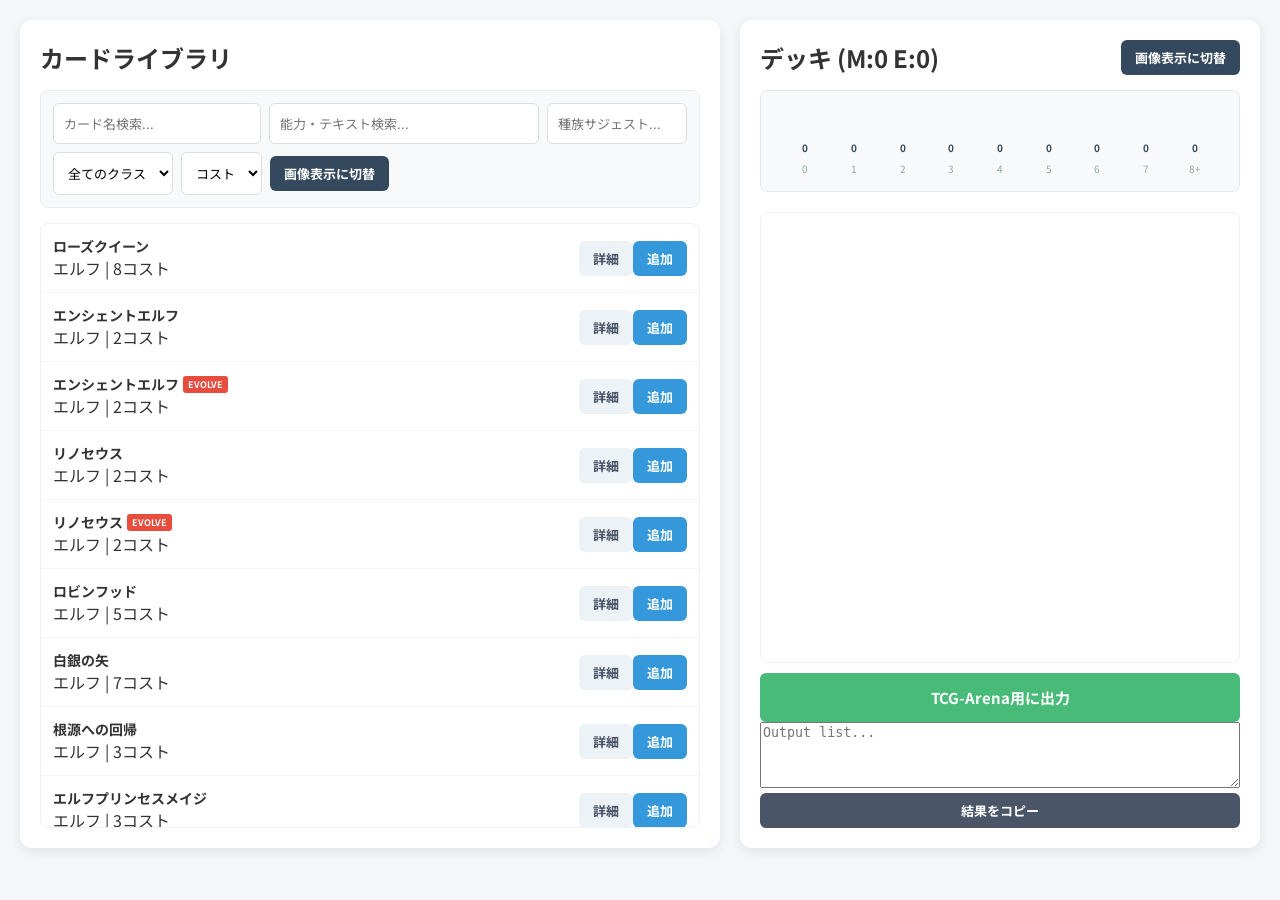
==== index.html @ ae262e24 "Update index.html" ====
<!DOCTYPE html>
<html lang="ja">
<head>
    <meta charset="UTF-8">
    <title>SVE プロフェッショナル・デッキビルダ―</title>
    <link rel="stylesheet" href="style.css">
</head>
<body>

<div class="container">
    <div class="panel left-panel">
        <h2 style="margin:0 0 15px 0;">カードライブラリ</h2>
        <div class="filter-bar">
            <input type="text" id="search-name" class="input-name" placeholder="カード名検索..." oninput="filterCards()">
            <input type="text" id="search-ability" class="input-ability" placeholder="能力・テキスト検索..." oninput="filterCards()">
            <div class="suggest-container">
                <input type="text" id="search-tribe" style="width:100%; box-sizing:border-box;" placeholder="種族サジェスト..." oninput="handleTribeInput(this)" onfocus="handleTribeInput(this)">
                <div id="tribe-suggest-list" class="suggest-list"></div>
            </div>

            <select id="filter-class" onchange="filterCards()">
                <option value="">全てのクラス</option>
                <option value="Forestcraft">エルフ</option><option value="Swordcraft">ロイヤル</option>
                <option value="Runecraft">ウィッチ</option><option value="Dragoncraft">ドラゴン</option>
                <option value="Abysscraft">ナイトメア</option><option value="Havencraft">ビショップ</option>
                <option value="Neutral">ニュートラル</option>
            </select>
            <select id="filter-cost" onchange="filterCards()">
                <option value="">コスト</option>
                <option value="0">0</option><option value="1">1</option><option value="2">2</option><option value="3">3</option>
                <option value="4">4</option><option value="5">5</option><option value="6">6</option><option value="7">7</option><option value="8">8+</option>
            </select>

            <button id="btn-toggle-view" class="btn-view-toggle" onclick="toggleViewMode('lib')">画像表示に切替</button>
        </div>
        <div id="card-pool" class="scroll-area"></div>
    </div>

    <div class="panel right-panel">
        <div style="display:flex; justify-content:space-between; align-items:center; margin-bottom:15px;">
            <h2 style="margin:0;">デッキ (M:<span id="main-count">0</span> E:<span id="evolve-count">0</span>)</h2>
            <button id="btn-toggle-deck-view" class="btn-view-toggle" onclick="toggleViewMode('deck')">画像表示に切替</button>
        </div>

        <div class="mana-curve-container">
            <div class="chart-area" id="mana-curve">
                <div class="bar-wrapper"><span class="bar-count">0</span><div class="bar" style="height:0px"></div><span class="bar-label">0</span></div>
                <div class="bar-wrapper"><span class="bar-count">0</span><div class="bar" style="height:0px"></div><span class="bar-label">1</span></div>
                <div class="bar-wrapper"><span class="bar-count">0</span><div class="bar" style="height:0px"></div><span class="bar-label">2</span></div>
                <div class="bar-wrapper"><span class="bar-count">0</span><div class="bar" style="height:0px"></div><span class="bar-label">3</span></div>
                <div class="bar-wrapper"><span class="bar-count">0</span><div class="bar" style="height:0px"></div><span class="bar-label">4</span></div>
                <div class="bar-wrapper"><span class="bar-count">0</span><div class="bar" style="height:0px"></div><span class="bar-label">5</span></div>
                <div class="bar-wrapper"><span class="bar-count">0</span><div class="bar" style="height:0px"></div><span class="bar-label">6</span></div>
                <div class="bar-wrapper"><span class="bar-count">0</span><div class="bar" style="height:0px"></div><span class="bar-label">7</span></div>
                <div class="bar-wrapper"><span class="bar-count">0</span><div class="bar" style="height:0px"></div><span class="bar-label">8+</span></div>
            </div>
        </div>

        <div id="deck-list" class="scroll-area"></div>
        
        <button class="btn-export" onclick="exportToArena()">TCG-Arena用に出力</button>
        <textarea id="export-text" rows="4" readonly placeholder="Output list..."></textarea>
        <button class="btn-copy" onclick="copyToClipboard()">結果をコピー</button>
    </div>
</div>

<div id="card-modal" class="modal-overlay" onclick="closeModal()">
    <div class="modal-content" onclick="event.stopPropagation()">
        <div class="modal-left"><img id="modal-card-img" src=""></div>
        <div class="modal-right">
            <span class="modal-close" onclick="closeModal()">&times;</span>
            <div id="modal-card-name" class="modal-title"></div>
            <div id="modal-card-tribe" style="background:#f1f5f9; padding:5px 12px; border-radius:6px; font-size:13px; display:inline-block; margin-bottom:20px; color:#475569;"></div>
            <div id="modal-card-text" class="modal-text"></div>
        </div>
    </div>
</div>

<script>
    let masterData = {}; let tribeList = []; let deck = {};
    
    // 初期表示をすべて文字(list)に設定
    let viewModeLib = 'list';
    let viewModeDeck = 'list';

    // クラス名の日本語マッピング
    const classMap = {
        'Forestcraft': 'エルフ', 'Swordcraft': 'ロイヤル', 'Runecraft': 'ウィッチ',
        'Dragoncraft': 'ドラゴン', 'Abysscraft': 'ナイトメア', 'Havencraft': 'ビショップ', 'Neutral': 'ニュートラル'
    };

    // Lazy Load 用 Observer
    const imageObserver = new IntersectionObserver((entries, obs) => {
        entries.forEach(e => { if (e.isIntersecting) { loadImg(e.target); obs.unobserve(e.target); } });
    }, { rootMargin: '300px' });

    document.addEventListener('DOMContentLoaded', () => {
        // 直接JSONファイルを読み込む
        fetch('./master_card_data.json').then(r => r.json()).then(d => { masterData = d; renderCardPool(); });
        fetch('./tribes.json').then(r => r.json()).then(d => { tribeList = Object.keys(d); });
        document.addEventListener('click', e => { if (!e.target.closest('.suggest-container')) document.getElementById('tribe-suggest-list').style.display = 'none'; });
    });

    function toggleViewMode(target) {
        if (target === 'lib') {
            viewModeLib = (viewModeLib === 'list' ? 'gallery' : 'list');
            document.getElementById('btn-toggle-view').innerText = (viewModeLib === 'list' ? '画像表示に切替' : 'リスト表示に切替');
            renderCardPool();
        } else {
            viewModeDeck = (viewModeDeck === 'list' ? 'gallery' : 'list');
            document.getElementById('btn-toggle-deck-view').innerText = (viewModeDeck === 'list' ? '画像表示に切替' : 'リスト表示に切替');
            renderDeckList();
        }
    }

    // 画像URLリトライロジック
    function getUrls(id, card) {
        const isU = id.endsWith("u"); const clean = isU ? id.slice(0, -1) : id;
        const f = clean.split("-")[0].toUpperCase(); const b = clean.toLowerCase(); const ub = b.replace("-", "_");
        let u = []; if (card.jp && card.jp.image) u.push(card.jp.image);
        if (isU) {
            u.push(`https://shadowverse-evolve.com/wordpress/wp-content/images/cardlist/${f}/${b}_ura.png`,
                   `https://shadowverse-evolve.com/wordpress/wp-content/images/cardlist/${f}/${b}_back.png`,
                   `https://shadowverse-evolve.com/wordpress/wp-content/images/cardlist/${f}/${ub}_ura.png`,
                   `https://shadowverse-evolve.com/wordpress/wp-content/images/cardlist/${f}/${b}u.png`);
        } else {
            u.push(`https://shadowverse-evolve.com/wordpress/wp-content/images/cardlist/${f}/${b}.png`,
                   `https://shadowverse-evolve.com/wordpress/wp-content/images/cardlist/${f}/${b}_front.png`,
                   `https://shadowverse-evolve.com/wordpress/wp-content/images/cardlist/${f}/${ub}.png`,
                   `https://shadowverse-evolve.com/wordpress/wp-content/images/cardlist/${f}/${ub}_front.png`);
        }
        if (card.en && card.en.image) u.push(card.en.image);
        return [...new Set(u)].filter(v => v);
    }

    function loadImg(el) {
        const urls = getUrls(el.dataset.id, masterData[el.dataset.id]);
        let i = 0;
        const tryLoad = () => {
            const t = new Image(); t.src = urls[i];
            t.onload = () => { el.src = urls[i]; el.classList.add('loaded'); };
            t.onerror = () => { i++; if (i < urls.length) tryLoad(); else el.src = "https://via.placeholder.com/150x210?text=No+Img"; };
        };
        tryLoad();
    }

    function showDetails(id) {
        const c = masterData[id]; const mImg = document.getElementById('modal-card-img'); const urls = getUrls(id, c); let i = 0;
        mImg.onerror = function() { i++; if (i < urls.length) this.src = urls[i]; else this.src = ""; };
        mImg.src = urls[0];
        const tags = (c.common.isEvolve ? '<span class="evolve-tag">EVOLVE</span> ' : '') + (c.common.type === "Advance" ? '<span class="advance-tag">ADVANCE</span>' : '');
        document.getElementById('modal-card-name').innerHTML = c.jp.name + " " + tags;
        document.getElementById('modal-card-tribe').innerText = c.jp.tribe || "なし";
        document.getElementById('modal-card-text').innerText = c.jp.text || "テキストなし";
        document.getElementById('card-modal').style.display = 'block';
    }

    function closeModal() { document.getElementById('card-modal').style.display = 'none'; }

    function renderCardPool() {
        const pool = document.getElementById('card-pool'); pool.innerHTML = '';
        pool.className = 'scroll-area' + (viewModeLib === 'gallery' ? ' gallery-grid' : '');
        const frag = document.createDocumentFragment();
        for (const id in masterData) {
            const c = masterData[id]; const div = document.createElement('div');
            div.className = viewModeLib === 'list' ? 'card-row' : 'card-item-wrapper';
            div.dataset.name = c.jp.name; div.dataset.text = c.jp.text || ""; div.dataset.tribe = c.jp.tribe || ""; div.dataset.class = c.common.class; div.dataset.cost = c.common.cost;
            if (viewModeLib === 'list') {
                const jpClass = classMap[c.common.class] || c.common.class;
                const tags = (c.common.isEvolve ? '<span class="evolve-tag">EVOLVE</span> ' : '') + (c.common.type === "Advance" ? '<span class="advance-tag">ADVANCE</span>' : '');
                div.innerHTML = `<div><div class="card-name">${c.jp.name} ${tags}</div><div class="card-info">${jpClass} | ${c.common.cost}コスト</div></div>
                                 <div class="action-btns"><button class="btn-detail" onclick="showDetails('${id}')">詳細</button><button class="btn-add" onclick="addCard('${id}')">追加</button></div>`;
            } else {
                const img = document.createElement('img'); img.dataset.id = id; img.onclick = () => showDetails(id); imageObserver.observe(img);
                div.innerHTML = `<div class="add-overlay" onclick="addCard('${id}')">＋</div>`;
                div.prepend(img);
            }
            frag.appendChild(div);
        }
        pool.appendChild(frag);
        filterCards();
    }

    function filterCards() {
        const n = document.getElementById('search-name').value.toLowerCase();
        const a = document.getElementById('search-ability').value.toLowerCase();
        const t = document.getElementById('search-tribe').value.toLowerCase();
        const c = document.getElementById('filter-class').value;
        const s = document.getElementById('filter-cost').value;
        Array.from(document.getElementById('card-pool').children).forEach(item => {
            const match = item.dataset.name.toLowerCase().includes(n) && item.dataset.text.toLowerCase().includes(a) && 
                          (!t || item.dataset.tribe.toLowerCase().includes(t)) && (!c || item.dataset.class === c) && 
                          (!s || (s === "8" ? parseInt(item.dataset.cost) >= 8 : item.dataset.cost === s));
            item.style.display = match ? (viewModeLib === 'gallery' ? 'block' : 'flex') : 'none';
        });
    }

    function handleTribeInput(el) {
        const val = el.value.toLowerCase(); const list = document.getElementById('tribe-suggest-list'); list.innerHTML = '';
        const matches = tribeList.filter(t => t.toLowerCase().includes(val)).slice(0, 12);
        matches.forEach(m => {
            const d = document.createElement('div'); d.className = 'suggest-item'; d.innerText = m;
            d.onclick = () => { el.value = m; list.style.display = 'none'; filterCards(); };
            list.appendChild(d);
        });
        list.style.display = matches.length ? 'block' : 'none';
        filterCards();
    }

    // デッキ操作
    function addCard(id) { if ((deck[id] || 0) < 3) { deck[id] = (deck[id] || 0) + 1; updateUI(); } }
    function removeOne(id) { if (deck[id]) { deck[id]--; if (!deck[id]) delete deck[id]; updateUI(); } }
    function removeAll(id) { if (deck[id]) { delete deck[id]; updateUI(); } }
    function updateUI() { renderDeckList(); updateManaCurve(); }

    function renderDeckList() {
        const list = document.getElementById('deck-list'); list.innerHTML = '';
        let mc = 0; let ec = 0; const main = []; const evo = [];
        for (const id in deck) {
            const c = masterData[id]; const item = { id, c, count: deck[id] };
            if (c.common.isEvolve || c.common.type === "Advance") { ec += deck[id]; evo.push(item); }
            else { mc += deck[id]; main.push(item); }
        }
        const deckSorter = (a, b) => {
            const costA = parseInt(a.c.common.cost) || 0; const costB = parseInt(b.c.common.cost) || 0;
            if (costA !== costB) return costA - costB; return a.c.jp.name.localeCompare(b.c.jp.name, 'ja');
        };
        main.sort(deckSorter); evo.sort(deckSorter);
        document.getElementById('main-count').innerText = mc; document.getElementById('evolve-count').innerText = ec;

        const createSection = (cards, title) => {
            if (!cards.length) return;
            const t = document.createElement('div'); t.className = 'deck-section-title'; t.innerText = title; list.appendChild(t);
            if (viewModeDeck === 'gallery') {
                const g = document.createElement('div'); g.className = 'deck-grid';
                cards.forEach(item => {
                    const w = document.createElement('div'); w.className = 'card-item-wrapper';
                    const img = document.createElement('img');
                    img.dataset.id = item.id; img.onclick = () => showDetails(item.id); imageObserver.observe(img);

                    w.innerHTML = `<div class="btn-remove-img btn-minus-img" onclick="removeOne('${item.id}')">－</div><div class="btn-remove-img btn-delete-img" onclick="removeAll('${item.id}')">×</div>
                                   <div class="card-count-badge">${item.count}</div>`;
                    w.prepend(img);
                    g.appendChild(w);
                });
                list.appendChild(g);
            } else {
                cards.forEach(item => {
                    const row = document.createElement('div'); row.className = 'card-row';
                    const tags = (item.c.common.isEvolve ? '<span class="evolve-tag">EVOLVE</span> ' : '') + (item.c.common.type === "Advance" ? '<span class="advance-tag">ADVANCE</span>' : '');
                    row.innerHTML = `<div><div class="card-name">${item.c.jp.name} x${item.count} ${tags}</div><div class="card-info">${item.c.common.cost}コスト</div></div>
                                     <div class="action-btns"><button class="btn-detail" onclick="showDetails('${item.id}')">詳細</button><button class="btn-minus-one" onclick="removeOne('${item.id}')">－</button><button class="btn-delete-all" onclick="removeAll('${item.id}')">×</button></div>`;
                    list.appendChild(row);
                });
            }
        };
        createSection(main, 'メインデッキ'); createSection(evo, 'エボルヴデッキ');
    }

    function updateManaCurve() {
        const counts = new Array(9).fill(0);
        for (const id in deck) {
            const c = masterData[id];
            if (!c.common.isEvolve && c.common.type !== "Advance") { const cost = parseInt(c.common.cost) || 0; counts[cost >= 8 ? 8 : cost] += deck[id]; }
        }
        const max = Math.max(...counts, 1);
        Array.from(document.getElementById('mana-curve').children).forEach((w, i) => {
            w.querySelector('.bar').style.height = (counts[i] / max * 60) + 'px';
            w.querySelector('.bar-count').innerText = counts[i]; w.querySelector('.bar-count').style.visibility = counts[i] > 0 ? 'visible' : 'hidden';
        });
    }

    function exportToArena() {
        let r = ""; for (const id in deck) {
            let n = masterData[id].en?.name || masterData[id].jp.name;
            if (masterData[id].common.isEvolve && !n.includes("(Evolved)")) n += " (Evolved)"; r += `${deck[id]} ${n}\n`;
        }
        document.getElementById('export-text').value = r + "Sideboard:";
    }
    function copyToClipboard() { const t = document.getElementById('export-text'); t.select(); document.execCommand('copy'); alert('コピーしました！'); }
</script>
</body>
</html>
---- style.css ----
@import url('https://fonts.googleapis.com/css2?family=Noto+Sans+JP:wght@400;500;700&display=swap');

/* --- 全体レイアウト --- */
body { 
    font-family: 'Noto Sans JP', sans-serif; 
    background-color: #f4f7f9; 
    margin: 0; 
    padding: 20px; 
    color: #333; 
}
.container { display: flex; gap: 20px; max-width: 1800px; margin: 0 auto; height: 92vh; }
.panel { background: white; border-radius: 12px; padding: 20px; box-shadow: 0 4px 12px rgba(0,0,0,0.08); display: flex; flex-direction: column; }
.left-panel { flex: 1.3; }
.right-panel { flex: 0.7; min-width: 480px; }
.scroll-area { overflow-y: auto; flex-grow: 1; border: 1px solid #edf2f7; border-radius: 8px; background: #fff; scroll-behavior: smooth; }

/* --- 検索・フィルタバー --- */
.filter-bar { margin-bottom: 15px; display: flex; flex-wrap: wrap; gap: 8px; padding: 12px; background: #f8f9fa; border-radius: 8px; border: 1px solid #e9ecef; align-items: center; }
.filter-bar input, .filter-bar select { padding: 10px; border: 1px solid #ddd; border-radius: 6px; font-size: 13px; outline: none; background-color: white; font-family: inherit; }
.filter-bar input:focus { border-color: #3498db; box-shadow: 0 0 0 2px rgba(52,152,219,0.2); }
.input-name { flex: 1.5; min-width: 140px; }
.input-ability { flex: 2; min-width: 180px; }

/* 種族サジェスト */
.suggest-container { position: relative; flex: 1; min-width: 140px; }
.suggest-list { position: absolute; top: 100%; left: 0; width: 100%; background: white; border: 1px solid #ddd; z-index: 1000; max-height: 250px; overflow-y: auto; display: none; border-radius: 0 0 6px 6px; box-shadow: 0 4px 12px rgba(0,0,0,0.1); }
.suggest-item { padding: 10px; cursor: pointer; border-bottom: 1px solid #f7fafc; font-size: 13px; }
.suggest-item:hover { background-color: #ebf8ff; }

/* --- ボタンデザイン --- */
button { cursor: pointer; border: none; border-radius: 6px; padding: 8px 14px; font-weight: bold; font-size: 13px; transition: 0.2s; color: white; font-family: inherit; }
.btn-view-toggle { background: #34495e; } /* ネイビー */
.btn-view-toggle:hover { background: #2c3e50; }
.btn-add { background: #3498db; } /* 青 */
.btn-detail { background: #edf2f7; color: #4a5568; }
.btn-detail:hover { background: #e2e8f0; }

/* デッキ内ボタン（リスト用） */
.btn-minus-one { background: #f39c12; } /* オレンジ */
.btn-delete-all { background: #e74c3c; } /* 赤 */

/* デッキ内画像上のボタン */
.btn-remove-img { position: absolute; top: -8px; width: 26px; height: 26px; border-radius: 50%; display: flex; align-items: center; justify-content: center; z-index: 10; font-size: 14px; border: 2px solid white; box-shadow: 0 2px 4px rgba(0,0,0,0.2); }
.btn-minus-img { left: -8px; background: #f39c12; }
.btn-delete-img { right: -8px; background: #e74c3c; }

.btn-export { background: #48bb78; width: 100%; padding: 14px; margin-top: 10px; font-size: 15px; }
.btn-copy { background: #4a5568; width: 100%; margin-top: 5px; }

/* --- カード表示・グリッド --- */
.card-row { display: flex; justify-content: space-between; align-items: center; padding: 12px; border-bottom: 1px solid #f1f4f8; }
.card-name { font-weight: bold; font-size: 14px; display: flex; align-items: center; flex-wrap: wrap; gap: 4px; }
.evolve-tag { font-size: 9px; color: #fff; background: #e74c3c; padding: 2px 5px; border-radius: 3px; font-weight: bold; }
.advance-tag { font-size: 9px; color: #fff; background: #8e44ad; padding: 2px 5px; border-radius: 3px; font-weight: bold; }

.gallery-grid { display: grid; grid-template-columns: repeat(auto-fill, minmax(145px, 1fr)); gap: 20px; padding: 15px; }
.deck-grid { display: grid; grid-template-columns: repeat(auto-fill, minmax(105px, 1fr)); gap: 15px; padding: 15px; }

.card-item-wrapper { position: relative; cursor: pointer; transition: transform 0.2s; }
.card-item-wrapper:hover { transform: translateY(-4px); z-index: 5; }
.card-item-wrapper img { width: 100%; height: auto; border-radius: 8px; box-shadow: 0 4px 10px rgba(0,0,0,0.15); display: block; opacity: 0; transition: opacity 0.3s; }
.card-item-wrapper img.loaded { opacity: 1; }

.add-overlay { position: absolute; top: 10px; left: 50%; transform: translateX(-50%); background: rgba(52,152,219,0.95); width: 40px; height: 40px; border-radius: 50%; display: flex; align-items: center; justify-content: center; opacity: 0; transition: opacity 0.2s; border: 2px solid white; z-index: 5; font-size: 20px; }
.card-item-wrapper:hover .add-overlay { opacity: 1; }
.card-count-badge { position: absolute; bottom: 0; right: 0; background: rgba(44, 62, 80, 0.95); color: white; padding: 2px 10px; border-radius: 8px 0 8px 0; font-weight: bold; font-size: 16px; min-width: 24px; text-align: center; border-top: 1px solid rgba(255,255,255,0.3); z-index: 4; }

/* デッキ内セクション */
.deck-section-title { font-size: 15px; font-weight: bold; margin: 20px 0 10px 10px; padding-left: 10px; border-left: 5px solid #e74c3c; color: #2d3748; }

/* --- マナカーブ --- */
.mana-curve-container { margin-bottom: 20px; padding: 15px; background: #f8f9fa; border-radius: 8px; border: 1px solid #e2e8f0; }
.chart-area { display: flex; align-items: flex-end; justify-content: space-between; height: 70px; padding: 0 5px; }
.bar-wrapper { display: flex; flex-direction: column; align-items: center; flex: 1; }
.bar { width: 16px; background: #3498db; border-radius: 3px 3px 0 0; transition: height 0.3s ease; }
.bar-label { font-size: 10px; color: #95a5a6; margin-top: 4px; }
.bar-count { font-size: 10px; font-weight: bold; margin-bottom: 2px; color: #34495e; }

/* --- モーダル --- */
.modal-overlay { display: none; position: fixed; z-index: 2000; left: 0; top: 0; width: 100%; height: 100%; background: rgba(0,0,0,0.85); backdrop-filter: blur(4px); }
.modal-content { background: white; margin: 5vh auto; padding: 0; border-radius: 16px; width: 90%; max-width: 850px; display: flex; overflow: hidden; box-shadow: 0 25px 50px rgba(0,0,0,0.3); }
.modal-left { flex: 1; background: #1a202c; display: flex; align-items: center; justify-content: center; min-height: 500px; }
.modal-left img { max-width: 90%; max-height: 85vh; object-fit: contain; }
.modal-right { flex: 1; padding: 35px; position: relative; overflow-y: auto; }
.modal-close { position: absolute; top: 20px; right: 20px; font-size: 30px; cursor: pointer; color: #a0aec0; }
.modal-title { font-size: 24px; font-weight: bold; margin-bottom: 8px; display: flex; align-items: center; gap: 8px; flex-wrap: wrap; }
.modal-text { font-size: 15px; line-height: 1.8; white-space: pre-wrap; color: #2d3748; border-top: 1px solid #edf2f7; padding-top: 20px; margin-top: 20px; }
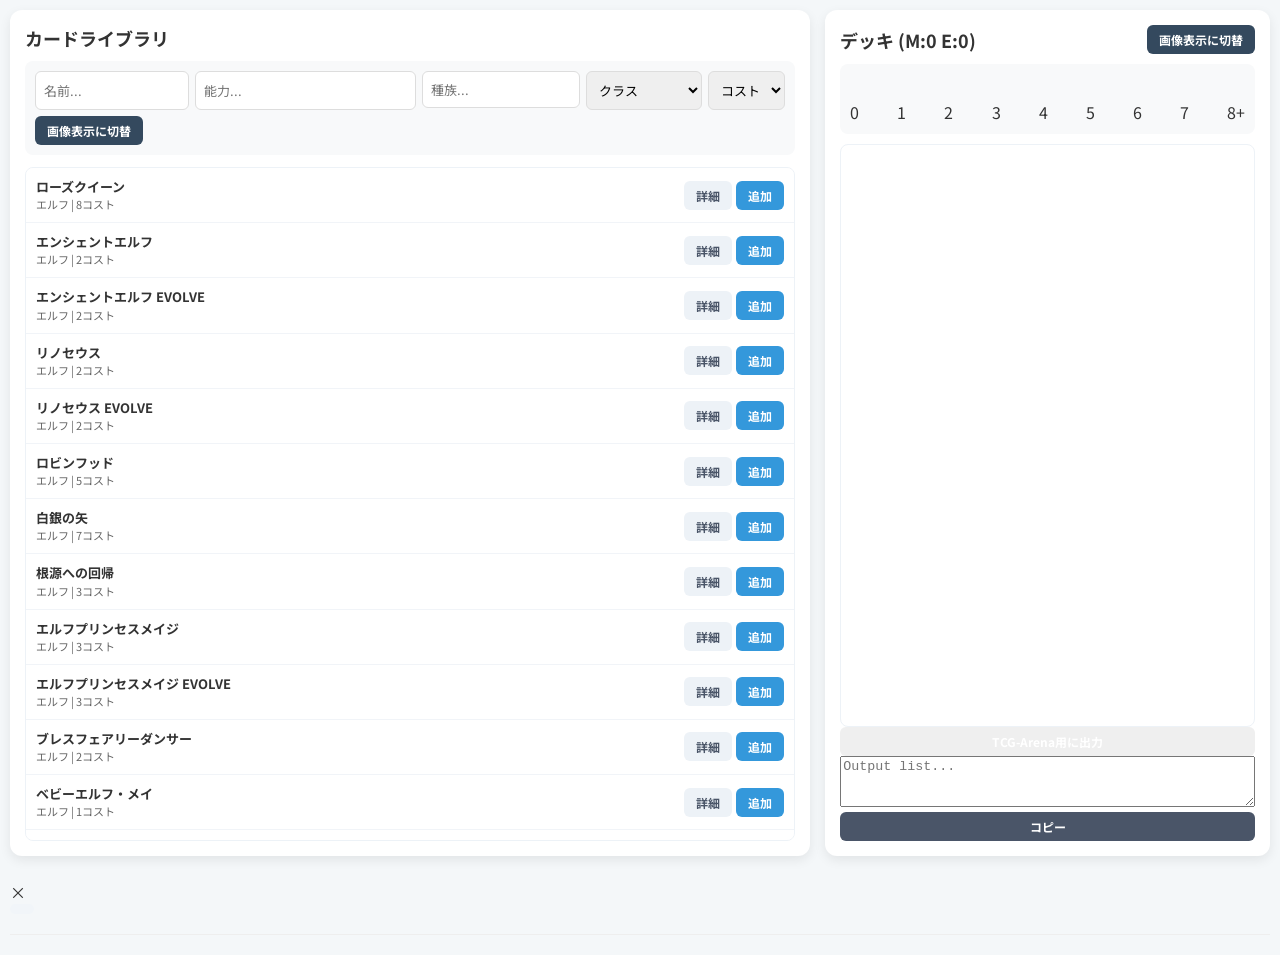
==== commit d54d23c5: "Update index.html" ====
--- a/index.html
+++ b/index.html
@@ -2,6 +2,7 @@
 <html lang="ja">
 <head>
     <meta charset="UTF-8">
+    <meta name="viewport" content="width=device-width, initial-scale=1.0">
     <title>SVE プロフェッショナル・デッキビルダ―</title>
     <link rel="stylesheet" href="style.css">
 </head>
@@ -9,17 +10,16 @@
 
 <div class="container">
     <div class="panel left-panel">
-        <h2 style="margin:0 0 15px 0;">カードライブラリ</h2>
+        <h2 style="margin:0 0 10px 0; font-size:18px;">カードライブラリ</h2>
         <div class="filter-bar">
-            <input type="text" id="search-name" class="input-name" placeholder="カード名検索..." oninput="filterCards()">
-            <input type="text" id="search-ability" class="input-ability" placeholder="能力・テキスト検索..." oninput="filterCards()">
+            <input type="text" id="search-name" class="input-name" placeholder="名前..." oninput="filterCards()">
+            <input type="text" id="search-ability" class="input-ability" placeholder="能力..." oninput="filterCards()">
             <div class="suggest-container">
-                <input type="text" id="search-tribe" style="width:100%; box-sizing:border-box;" placeholder="種族サジェスト..." oninput="handleTribeInput(this)" onfocus="handleTribeInput(this)">
+                <input type="text" id="search-tribe" style="width:100%; box-sizing:border-box;" placeholder="種族..." oninput="handleTribeInput(this)" onfocus="handleTribeInput(this)">
                 <div id="tribe-suggest-list" class="suggest-list"></div>
             </div>
-
             <select id="filter-class" onchange="filterCards()">
-                <option value="">全てのクラス</option>
+                <option value="">クラス</option>
                 <option value="Forestcraft">エルフ</option><option value="Swordcraft">ロイヤル</option>
                 <option value="Runecraft">ウィッチ</option><option value="Dragoncraft">ドラゴン</option>
                 <option value="Abysscraft">ナイトメア</option><option value="Havencraft">ビショップ</option>
@@ -30,37 +30,33 @@
                 <option value="0">0</option><option value="1">1</option><option value="2">2</option><option value="3">3</option>
                 <option value="4">4</option><option value="5">5</option><option value="6">6</option><option value="7">7</option><option value="8">8+</option>
             </select>
-
             <button id="btn-toggle-view" class="btn-view-toggle" onclick="toggleViewMode('lib')">画像表示に切替</button>
         </div>
         <div id="card-pool" class="scroll-area"></div>
     </div>
 
     <div class="panel right-panel">
-        <div style="display:flex; justify-content:space-between; align-items:center; margin-bottom:15px;">
-            <h2 style="margin:0;">デッキ (M:<span id="main-count">0</span> E:<span id="evolve-count">0</span>)</h2>
+        <div style="display:flex; justify-content:space-between; align-items:center; margin-bottom:10px;">
+            <h2 style="margin:0; font-size:18px;">デッキ (M:<span id="main-count">0</span> E:<span id="evolve-count">0</span>)</h2>
             <button id="btn-toggle-deck-view" class="btn-view-toggle" onclick="toggleViewMode('deck')">画像表示に切替</button>
         </div>
-
         <div class="mana-curve-container">
             <div class="chart-area" id="mana-curve">
-                <div class="bar-wrapper"><span class="bar-count">0</span><div class="bar" style="height:0px"></div><span class="bar-label">0</span></div>
-                <div class="bar-wrapper"><span class="bar-count">0</span><div class="bar" style="height:0px"></div><span class="bar-label">1</span></div>
-                <div class="bar-wrapper"><span class="bar-count">0</span><div class="bar" style="height:0px"></div><span class="bar-label">2</span></div>
-                <div class="bar-wrapper"><span class="bar-count">0</span><div class="bar" style="height:0px"></div><span class="bar-label">3</span></div>
-                <div class="bar-wrapper"><span class="bar-count">0</span><div class="bar" style="height:0px"></div><span class="bar-label">4</span></div>
-                <div class="bar-wrapper"><span class="bar-count">0</span><div class="bar" style="height:0px"></div><span class="bar-label">5</span></div>
-                <div class="bar-wrapper"><span class="bar-count">0</span><div class="bar" style="height:0px"></div><span class="bar-label">6</span></div>
-                <div class="bar-wrapper"><span class="bar-count">0</span><div class="bar" style="height:0px"></div><span class="bar-label">7</span></div>
-                <div class="bar-wrapper"><span class="bar-count">0</span><div class="bar" style="height:0px"></div><span class="bar-label">8+</span></div>
+                <div class="bar-wrapper"><div class="bar" style="height:0px"></div><span class="bar-label">0</span></div>
+                <div class="bar-wrapper"><div class="bar" style="height:0px"></div><span class="bar-label">1</span></div>
+                <div class="bar-wrapper"><div class="bar" style="height:0px"></div><span class="bar-label">2</span></div>
+                <div class="bar-wrapper"><div class="bar" style="height:0px"></div><span class="bar-label">3</span></div>
+                <div class="bar-wrapper"><div class="bar" style="height:0px"></div><span class="bar-label">4</span></div>
+                <div class="bar-wrapper"><div class="bar" style="height:0px"></div><span class="bar-label">5</span></div>
+                <div class="bar-wrapper"><div class="bar" style="height:0px"></div><span class="bar-label">6</span></div>
+                <div class="bar-wrapper"><div class="bar" style="height:0px"></div><span class="bar-label">7</span></div>
+                <div class="bar-wrapper"><div class="bar" style="height:0px"></div><span class="bar-label">8+</span></div>
             </div>
         </div>
-
         <div id="deck-list" class="scroll-area"></div>
-        
         <button class="btn-export" onclick="exportToArena()">TCG-Arena用に出力</button>
-        <textarea id="export-text" rows="4" readonly placeholder="Output list..."></textarea>
-        <button class="btn-copy" onclick="copyToClipboard()">結果をコピー</button>
+        <textarea id="export-text" rows="3" readonly placeholder="Output list..."></textarea>
+        <button class="btn-copy" style="background:#4a5568; width:100%; margin-top:5px;" onclick="copyToClipboard()">コピー</button>
     </div>
 </div>
 
@@ -70,32 +66,22 @@
         <div class="modal-right">
             <span class="modal-close" onclick="closeModal()">&times;</span>
             <div id="modal-card-name" class="modal-title"></div>
-            <div id="modal-card-tribe" style="background:#f1f5f9; padding:5px 12px; border-radius:6px; font-size:13px; display:inline-block; margin-bottom:20px; color:#475569;"></div>
-            <div id="modal-card-text" class="modal-text"></div>
+            <div id="modal-card-tribe" style="background:#f1f5f9; padding:5px 12px; border-radius:6px; font-size:13px; display:inline-block; margin-bottom:15px; color:#475569;"></div>
+            <div id="modal-card-text" style="font-size:14px; line-height:1.6; white-space:pre-wrap; border-top:1px solid #eee; padding-top:10px;"></div>
         </div>
     </div>
 </div>
 
 <script>
     let masterData = {}; let tribeList = []; let deck = {};
-    
-    // 初期表示をすべて文字(list)に設定
-    let viewModeLib = 'list';
-    let viewModeDeck = 'list';
-
-    // クラス名の日本語マッピング
-    const classMap = {
-        'Forestcraft': 'エルフ', 'Swordcraft': 'ロイヤル', 'Runecraft': 'ウィッチ',
-        'Dragoncraft': 'ドラゴン', 'Abysscraft': 'ナイトメア', 'Havencraft': 'ビショップ', 'Neutral': 'ニュートラル'
-    };
-
-    // Lazy Load 用 Observer
+    let viewModeLib = 'list'; let viewModeDeck = 'list';
+    const classMap = { 'Forestcraft': 'エルフ', 'Swordcraft': 'ロイヤル', 'Runecraft': 'ウィッチ', 'Dragoncraft': 'ドラゴン', 'Abysscraft': 'ナイトメア', 'Havencraft': 'ビショップ', 'Neutral': 'ニュートラル' };
+
     const imageObserver = new IntersectionObserver((entries, obs) => {
         entries.forEach(e => { if (e.isIntersecting) { loadImg(e.target); obs.unobserve(e.target); } });
     }, { rootMargin: '300px' });
 
     document.addEventListener('DOMContentLoaded', () => {
-        // 直接JSONファイルを読み込む
         fetch('./master_card_data.json').then(r => r.json()).then(d => { masterData = d; renderCardPool(); });
         fetch('./tribes.json').then(r => r.json()).then(d => { tribeList = Object.keys(d); });
         document.addEventListener('click', e => { if (!e.target.closest('.suggest-container')) document.getElementById('tribe-suggest-list').style.display = 'none'; });
@@ -113,7 +99,6 @@
         }
     }
 
-    // 画像URLリトライロジック
     function getUrls(id, card) {
         const isU = id.endsWith("u"); const clean = isU ? id.slice(0, -1) : id;
         const f = clean.split("-")[0].toUpperCase(); const b = clean.toLowerCase(); const ub = b.replace("-", "_");
@@ -129,7 +114,6 @@
                    `https://shadowverse-evolve.com/wordpress/wp-content/images/cardlist/${f}/${ub}.png`,
                    `https://shadowverse-evolve.com/wordpress/wp-content/images/cardlist/${f}/${ub}_front.png`);
         }
-        if (card.en && card.en.image) u.push(card.en.image);
         return [...new Set(u)].filter(v => v);
     }
 
@@ -148,8 +132,7 @@
         const c = masterData[id]; const mImg = document.getElementById('modal-card-img'); const urls = getUrls(id, c); let i = 0;
         mImg.onerror = function() { i++; if (i < urls.length) this.src = urls[i]; else this.src = ""; };
         mImg.src = urls[0];
-        const tags = (c.common.isEvolve ? '<span class="evolve-tag">EVOLVE</span> ' : '') + (c.common.type === "Advance" ? '<span class="advance-tag">ADVANCE</span>' : '');
-        document.getElementById('modal-card-name').innerHTML = c.jp.name + " " + tags;
+        document.getElementById('modal-card-name').innerText = c.jp.name;
         document.getElementById('modal-card-tribe').innerText = c.jp.tribe || "なし";
         document.getElementById('modal-card-text').innerText = c.jp.text || "テキストなし";
         document.getElementById('card-modal').style.display = 'block';
@@ -167,8 +150,8 @@
             div.dataset.name = c.jp.name; div.dataset.text = c.jp.text || ""; div.dataset.tribe = c.jp.tribe || ""; div.dataset.class = c.common.class; div.dataset.cost = c.common.cost;
             if (viewModeLib === 'list') {
                 const jpClass = classMap[c.common.class] || c.common.class;
-                const tags = (c.common.isEvolve ? '<span class="evolve-tag">EVOLVE</span> ' : '') + (c.common.type === "Advance" ? '<span class="advance-tag">ADVANCE</span>' : '');
-                div.innerHTML = `<div><div class="card-name">${c.jp.name} ${tags}</div><div class="card-info">${jpClass} | ${c.common.cost}コスト</div></div>
+                const evTag = c.common.isEvolve ? '<span class="evolve-tag">EVOLVE</span>' : '';
+                div.innerHTML = `<div class="card-info-group"><div class="card-name">${c.jp.name} ${evTag}</div><div style="font-size:11px; color:#666;">${jpClass} | ${c.common.cost}コスト</div></div>
                                  <div class="action-btns"><button class="btn-detail" onclick="showDetails('${id}')">詳細</button><button class="btn-add" onclick="addCard('${id}')">追加</button></div>`;
             } else {
                 const img = document.createElement('img'); img.dataset.id = id; img.onclick = () => showDetails(id); imageObserver.observe(img);
@@ -207,7 +190,6 @@
         filterCards();
     }
 
-    // デッキ操作
     function addCard(id) { if ((deck[id] || 0) < 3) { deck[id] = (deck[id] || 0) + 1; updateUI(); } }
     function removeOne(id) { if (deck[id]) { deck[id]--; if (!deck[id]) delete deck[id]; updateUI(); } }
     function removeAll(id) { if (deck[id]) { delete deck[id]; updateUI(); } }
@@ -221,10 +203,7 @@
             if (c.common.isEvolve || c.common.type === "Advance") { ec += deck[id]; evo.push(item); }
             else { mc += deck[id]; main.push(item); }
         }
-        const deckSorter = (a, b) => {
-            const costA = parseInt(a.c.common.cost) || 0; const costB = parseInt(b.c.common.cost) || 0;
-            if (costA !== costB) return costA - costB; return a.c.jp.name.localeCompare(b.c.jp.name, 'ja');
-        };
+        const deckSorter = (a, b) => (parseInt(a.c.common.cost) || 0) - (parseInt(b.c.common.cost) || 0) || a.c.jp.name.localeCompare(b.c.jp.name, 'ja');
         main.sort(deckSorter); evo.sort(deckSorter);
         document.getElementById('main-count').innerText = mc; document.getElementById('evolve-count').innerText = ec;
 
@@ -235,26 +214,21 @@
                 const g = document.createElement('div'); g.className = 'deck-grid';
                 cards.forEach(item => {
                     const w = document.createElement('div'); w.className = 'card-item-wrapper';
-                    const img = document.createElement('img');
-                    img.dataset.id = item.id; img.onclick = () => showDetails(item.id); imageObserver.observe(img);
-
-                    w.innerHTML = `<div class="btn-remove-img btn-minus-img" onclick="removeOne('${item.id}')">－</div><div class="btn-remove-img btn-delete-img" onclick="removeAll('${item.id}')">×</div>
-                                   <div class="card-count-badge">${item.count}</div>`;
-                    w.prepend(img);
-                    g.appendChild(w);
+                    const img = document.createElement('img'); img.dataset.id = item.id; img.onclick = () => showDetails(item.id); imageObserver.observe(img);
+                    w.innerHTML = `<div class="btn-remove-img btn-minus-img" onclick="removeOne('${item.id}')">－</div><div class="btn-remove-img btn-delete-img" onclick="removeAll('${item.id}')">×</div><div class="card-count-badge">${item.count}</div>`;
+                    w.prepend(img); g.appendChild(w);
                 });
                 list.appendChild(g);
             } else {
                 cards.forEach(item => {
                     const row = document.createElement('div'); row.className = 'card-row';
-                    const tags = (item.c.common.isEvolve ? '<span class="evolve-tag">EVOLVE</span> ' : '') + (item.c.common.type === "Advance" ? '<span class="advance-tag">ADVANCE</span>' : '');
-                    row.innerHTML = `<div><div class="card-name">${item.c.jp.name} x${item.count} ${tags}</div><div class="card-info">${item.c.common.cost}コスト</div></div>
+                    row.innerHTML = `<div class="card-info-group"><div class="card-name">${item.c.jp.name} x${item.count}</div><div style="font-size:11px; color:#666;">${item.c.common.cost}コスト</div></div>
                                      <div class="action-btns"><button class="btn-detail" onclick="showDetails('${item.id}')">詳細</button><button class="btn-minus-one" onclick="removeOne('${item.id}')">－</button><button class="btn-delete-all" onclick="removeAll('${item.id}')">×</button></div>`;
                     list.appendChild(row);
                 });
             }
         };
-        createSection(main, 'メインデッキ'); createSection(evo, 'エボルヴデッキ');
+        createSection(main, 'メイン'); createSection(evo, 'エボルヴ');
     }
 
     function updateManaCurve() {
@@ -265,8 +239,7 @@
         }
         const max = Math.max(...counts, 1);
         Array.from(document.getElementById('mana-curve').children).forEach((w, i) => {
-            w.querySelector('.bar').style.height = (counts[i] / max * 60) + 'px';
-            w.querySelector('.bar-count').innerText = counts[i]; w.querySelector('.bar-count').style.visibility = counts[i] > 0 ? 'visible' : 'hidden';
+            w.querySelector('.bar').style.height = (counts[i] / max * 50) + 'px';
         });
     }
 
--- a/style.css
+++ b/style.css
@@ -5,83 +5,124 @@
     font-family: 'Noto Sans JP', sans-serif; 
     background-color: #f4f7f9; 
     margin: 0; 
-    padding: 20px; 
+    padding: 10px; /* スマホ用に少し詰める */
     color: #333; 
 }
-.container { display: flex; gap: 20px; max-width: 1800px; margin: 0 auto; height: 92vh; }
-.panel { background: white; border-radius: 12px; padding: 20px; box-shadow: 0 4px 12px rgba(0,0,0,0.08); display: flex; flex-direction: column; }
+
+/* PC/スマホ 共通 */
+.container { 
+    display: flex; 
+    gap: 15px; 
+    max-width: 1800px; 
+    margin: 0 auto; 
+    height: 94vh; 
+}
+
+.panel { 
+    background: white; 
+    border-radius: 12px; 
+    padding: 15px; 
+    box-shadow: 0 4px 12px rgba(0,0,0,0.08); 
+    display: flex; 
+    flex-direction: column; 
+    min-width: 0; /* flex崩れ防止 */
+}
+
 .left-panel { flex: 1.3; }
-.right-panel { flex: 0.7; min-width: 480px; }
-.scroll-area { overflow-y: auto; flex-grow: 1; border: 1px solid #edf2f7; border-radius: 8px; background: #fff; scroll-behavior: smooth; }
+.right-panel { flex: 0.7; }
+
+/* スマホ対応: 縦並びに切り替え */
+@media (max-width: 900px) {
+    .container { flex-direction: column; height: auto; }
+    .panel { height: 600px; } /* 各パネルの高さ */
+    .left-panel, .right-panel { flex: none; width: 100%; }
+}
+
+.scroll-area { 
+    overflow-y: auto; 
+    flex-grow: 1; 
+    border: 1px solid #edf2f7; 
+    border-radius: 8px; 
+    background: #fff; 
+}
 
 /* --- 検索・フィルタバー --- */
-.filter-bar { margin-bottom: 15px; display: flex; flex-wrap: wrap; gap: 8px; padding: 12px; background: #f8f9fa; border-radius: 8px; border: 1px solid #e9ecef; align-items: center; }
-.filter-bar input, .filter-bar select { padding: 10px; border: 1px solid #ddd; border-radius: 6px; font-size: 13px; outline: none; background-color: white; font-family: inherit; }
-.filter-bar input:focus { border-color: #3498db; box-shadow: 0 0 0 2px rgba(52,152,219,0.2); }
-.input-name { flex: 1.5; min-width: 140px; }
-.input-ability { flex: 2; min-width: 180px; }
-
-/* 種族サジェスト */
-.suggest-container { position: relative; flex: 1; min-width: 140px; }
-.suggest-list { position: absolute; top: 100%; left: 0; width: 100%; background: white; border: 1px solid #ddd; z-index: 1000; max-height: 250px; overflow-y: auto; display: none; border-radius: 0 0 6px 6px; box-shadow: 0 4px 12px rgba(0,0,0,0.1); }
-.suggest-item { padding: 10px; cursor: pointer; border-bottom: 1px solid #f7fafc; font-size: 13px; }
-.suggest-item:hover { background-color: #ebf8ff; }
+.filter-bar { 
+    margin-bottom: 12px; 
+    display: flex; 
+    flex-wrap: wrap; 
+    gap: 6px; 
+    padding: 10px; 
+    background: #f8f9fa; 
+    border-radius: 8px; 
+}
+.filter-bar input, .filter-bar select { 
+    padding: 8px; 
+    border: 1px solid #ddd; 
+    border-radius: 6px; 
+    font-size: 13px; 
+    font-family: inherit;
+}
+.input-name { flex: 1; min-width: 120px; }
+.input-ability { flex: 1.5; min-width: 150px; }
 
 /* --- ボタンデザイン --- */
-button { cursor: pointer; border: none; border-radius: 6px; padding: 8px 14px; font-weight: bold; font-size: 13px; transition: 0.2s; color: white; font-family: inherit; }
-.btn-view-toggle { background: #34495e; } /* ネイビー */
-.btn-view-toggle:hover { background: #2c3e50; }
-.btn-add { background: #3498db; } /* 青 */
+button { cursor: pointer; border: none; border-radius: 6px; padding: 6px 12px; font-weight: bold; font-size: 12px; transition: 0.2s; color: white; font-family: inherit; }
+.btn-view-toggle { background: #34495e; }
+.btn-add { background: #3498db; }
 .btn-detail { background: #edf2f7; color: #4a5568; }
-.btn-detail:hover { background: #e2e8f0; }
+.btn-minus-one { background: #f39c12; }
+.btn-delete-all { background: #e74c3c; }
 
-/* デッキ内ボタン（リスト用） */
-.btn-minus-one { background: #f39c12; } /* オレンジ */
-.btn-delete-all { background: #e74c3c; } /* 赤 */
+/* リスト表示の崩れ修正 */
+.card-row { 
+    display: flex; 
+    justify-content: space-between; 
+    align-items: center; 
+    padding: 10px; 
+    border-bottom: 1px solid #f1f4f8; 
+    gap: 10px;
+}
+.card-info-group { 
+    flex: 1; 
+    min-width: 0; /* 文字が長い時にボタンを押し出さない魔法の1行 */
+}
+.card-name { 
+    font-weight: bold; 
+    font-size: 13px; 
+    word-break: break-all; /* 長い名前を途中で折る */
+    line-height: 1.4;
+}
+.action-btns { 
+    display: flex; 
+    gap: 4px; 
+    flex-shrink: 0; /* 絶対にボタンを潰さない */
+}
 
-/* デッキ内画像上のボタン */
-.btn-remove-img { position: absolute; top: -8px; width: 26px; height: 26px; border-radius: 50%; display: flex; align-items: center; justify-content: center; z-index: 10; font-size: 14px; border: 2px solid white; box-shadow: 0 2px 4px rgba(0,0,0,0.2); }
-.btn-minus-img { left: -8px; background: #f39c12; }
-.btn-delete-img { right: -8px; background: #e74c3c; }
+/* --- 画像タグ関連（EVOタグ削除済） --- */
+.gallery-grid { display: grid; grid-template-columns: repeat(auto-fill, minmax(110px, 1fr)); gap: 10px; padding: 10px; }
+.deck-grid { display: grid; grid-template-columns: repeat(auto-fill, minmax(85px, 1fr)); gap: 8px; padding: 10px; }
 
-.btn-export { background: #48bb78; width: 100%; padding: 14px; margin-top: 10px; font-size: 15px; }
-.btn-copy { background: #4a5568; width: 100%; margin-top: 5px; }
-
-/* --- カード表示・グリッド --- */
-.card-row { display: flex; justify-content: space-between; align-items: center; padding: 12px; border-bottom: 1px solid #f1f4f8; }
-.card-name { font-weight: bold; font-size: 14px; display: flex; align-items: center; flex-wrap: wrap; gap: 4px; }
-.evolve-tag { font-size: 9px; color: #fff; background: #e74c3c; padding: 2px 5px; border-radius: 3px; font-weight: bold; }
-.advance-tag { font-size: 9px; color: #fff; background: #8e44ad; padding: 2px 5px; border-radius: 3px; font-weight: bold; }
-
-.gallery-grid { display: grid; grid-template-columns: repeat(auto-fill, minmax(145px, 1fr)); gap: 20px; padding: 15px; }
-.deck-grid { display: grid; grid-template-columns: repeat(auto-fill, minmax(105px, 1fr)); gap: 15px; padding: 15px; }
-
-.card-item-wrapper { position: relative; cursor: pointer; transition: transform 0.2s; }
-.card-item-wrapper:hover { transform: translateY(-4px); z-index: 5; }
-.card-item-wrapper img { width: 100%; height: auto; border-radius: 8px; box-shadow: 0 4px 10px rgba(0,0,0,0.15); display: block; opacity: 0; transition: opacity 0.3s; }
+.card-item-wrapper { position: relative; cursor: pointer; }
+.card-item-wrapper img { 
+    width: 100%; 
+    height: auto; 
+    aspect-ratio: 10 / 14; /* 縦横比固定でガタつき防止 */
+    border-radius: 6px; 
+    box-shadow: 0 2px 6px rgba(0,0,0,0.15); 
+    display: block;
+    background: #eee;
+    opacity: 0;
+    transition: opacity 0.3s;
+}
 .card-item-wrapper img.loaded { opacity: 1; }
 
-.add-overlay { position: absolute; top: 10px; left: 50%; transform: translateX(-50%); background: rgba(52,152,219,0.95); width: 40px; height: 40px; border-radius: 50%; display: flex; align-items: center; justify-content: center; opacity: 0; transition: opacity 0.2s; border: 2px solid white; z-index: 5; font-size: 20px; }
-.card-item-wrapper:hover .add-overlay { opacity: 1; }
-.card-count-badge { position: absolute; bottom: 0; right: 0; background: rgba(44, 62, 80, 0.95); color: white; padding: 2px 10px; border-radius: 8px 0 8px 0; font-weight: bold; font-size: 16px; min-width: 24px; text-align: center; border-top: 1px solid rgba(255,255,255,0.3); z-index: 4; }
+.btn-remove-img { position: absolute; top: -5px; width: 22px; height: 22px; border-radius: 50%; display: flex; align-items: center; justify-content: center; z-index: 10; font-size: 12px; border: 1px solid white; box-shadow: 0 2px 4px rgba(0,0,0,0.2); }
+.btn-minus-img { left: -5px; background: #f39c12; }
+.btn-delete-img { right: -5px; background: #e74c3c; }
+.card-count-badge { position: absolute; bottom: 0; right: 0; background: rgba(44,62,80,0.9); color: white; padding: 1px 6px; border-radius: 6px 0 6px 0; font-weight: bold; font-size: 14px; z-index: 4; }
 
-/* デッキ内セクション */
-.deck-section-title { font-size: 15px; font-weight: bold; margin: 20px 0 10px 10px; padding-left: 10px; border-left: 5px solid #e74c3c; color: #2d3748; }
-
-/* --- マナカーブ --- */
-.mana-curve-container { margin-bottom: 20px; padding: 15px; background: #f8f9fa; border-radius: 8px; border: 1px solid #e2e8f0; }
-.chart-area { display: flex; align-items: flex-end; justify-content: space-between; height: 70px; padding: 0 5px; }
-.bar-wrapper { display: flex; flex-direction: column; align-items: center; flex: 1; }
-.bar { width: 16px; background: #3498db; border-radius: 3px 3px 0 0; transition: height 0.3s ease; }
-.bar-label { font-size: 10px; color: #95a5a6; margin-top: 4px; }
-.bar-count { font-size: 10px; font-weight: bold; margin-bottom: 2px; color: #34495e; }
-
-/* --- モーダル --- */
-.modal-overlay { display: none; position: fixed; z-index: 2000; left: 0; top: 0; width: 100%; height: 100%; background: rgba(0,0,0,0.85); backdrop-filter: blur(4px); }
-.modal-content { background: white; margin: 5vh auto; padding: 0; border-radius: 16px; width: 90%; max-width: 850px; display: flex; overflow: hidden; box-shadow: 0 25px 50px rgba(0,0,0,0.3); }
-.modal-left { flex: 1; background: #1a202c; display: flex; align-items: center; justify-content: center; min-height: 500px; }
-.modal-left img { max-width: 90%; max-height: 85vh; object-fit: contain; }
-.modal-right { flex: 1; padding: 35px; position: relative; overflow-y: auto; }
-.modal-close { position: absolute; top: 20px; right: 20px; font-size: 30px; cursor: pointer; color: #a0aec0; }
-.modal-title { font-size: 24px; font-weight: bold; margin-bottom: 8px; display: flex; align-items: center; gap: 8px; flex-wrap: wrap; }
-.modal-text { font-size: 15px; line-height: 1.8; white-space: pre-wrap; color: #2d3748; border-top: 1px solid #edf2f7; padding-top: 20px; margin-top: 20px; }
+/* マナカーブ */
+.mana-curve-container { padding: 10px; background: #f8f9fa; border-radius: 8px; margin-bottom: 10px; }
+.chart-area { display: flex; align-items: flex-end; justify-content: space-between; height: 50px; }
+.bar { width: 12px; background: #3498db; border-radius: 2px 2px 0 0; }
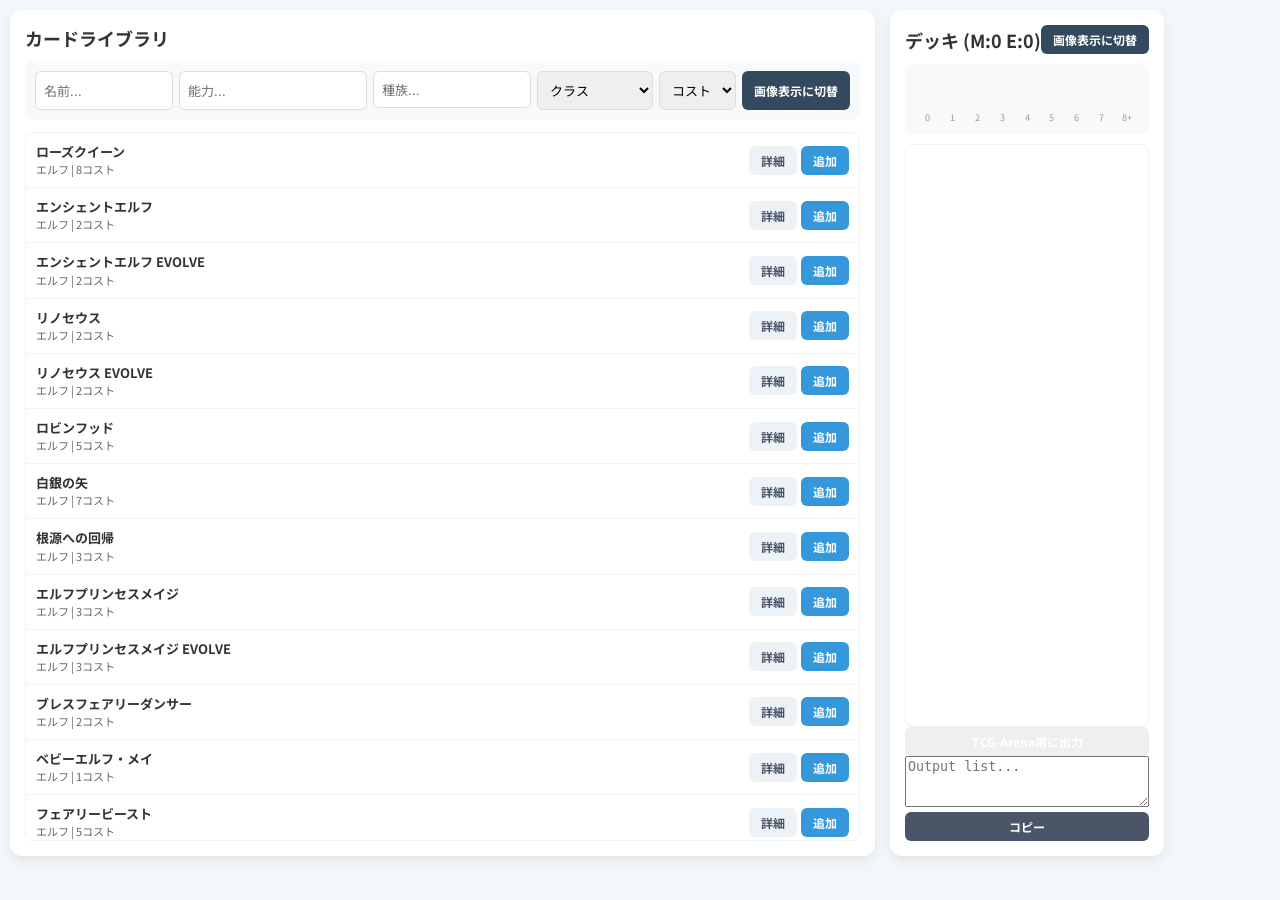
==== commit 05190adf: "Update index.html" ====
--- a/index.html
+++ b/index.html
@@ -215,7 +215,13 @@
                 cards.forEach(item => {
                     const w = document.createElement('div'); w.className = 'card-item-wrapper';
                     const img = document.createElement('img'); img.dataset.id = item.id; img.onclick = () => showDetails(item.id); imageObserver.observe(img);
-                    w.innerHTML = `<div class="btn-remove-img btn-minus-img" onclick="removeOne('${item.id}')">－</div><div class="btn-remove-img btn-delete-img" onclick="removeAll('${item.id}')">×</div><div class="card-count-badge">${item.count}</div>`;
+                    
+                    // 中央に＋ボタンを追加
+                    w.innerHTML = `
+                        <div class="btn-remove-img btn-minus-img" onclick="removeOne('${item.id}')">－</div>
+                        <div class="btn-remove-img btn-plus-img" onclick="addCard('${item.id}')">＋</div>
+                        <div class="btn-remove-img btn-delete-img" onclick="removeAll('${item.id}')">×</div>
+                        <div class="card-count-badge">${item.count}</div>`;
                     w.prepend(img); g.appendChild(w);
                 });
                 list.appendChild(g);
@@ -223,7 +229,12 @@
                 cards.forEach(item => {
                     const row = document.createElement('div'); row.className = 'card-row';
                     row.innerHTML = `<div class="card-info-group"><div class="card-name">${item.c.jp.name} x${item.count}</div><div style="font-size:11px; color:#666;">${item.c.common.cost}コスト</div></div>
-                                     <div class="action-btns"><button class="btn-detail" onclick="showDetails('${item.id}')">詳細</button><button class="btn-minus-one" onclick="removeOne('${item.id}')">－</button><button class="btn-delete-all" onclick="removeAll('${item.id}')">×</button></div>`;
+                                     <div class="action-btns">
+                                         <button class="btn-detail" onclick="showDetails('${item.id}')">詳細</button>
+                                         <button class="btn-plus-one" onclick="addCard('${item.id}')">＋</button>
+                                         <button class="btn-minus-one" onclick="removeOne('${item.id}')">－</button>
+                                         <button class="btn-delete-all" onclick="removeAll('${item.id}')">×</button>
+                                     </div>`;
                     list.appendChild(row);
                 });
             }
--- a/style.css
+++ b/style.css
@@ -1,128 +1,78 @@
 @import url('https://fonts.googleapis.com/css2?family=Noto+Sans+JP:wght@400;500;700&display=swap');
 
-/* --- 全体レイアウト --- */
-body { 
-    font-family: 'Noto Sans JP', sans-serif; 
-    background-color: #f4f7f9; 
-    margin: 0; 
-    padding: 10px; /* スマホ用に少し詰める */
-    color: #333; 
-}
+/* --- 基本レイアウト --- */
+body { font-family: 'Noto Sans JP', sans-serif; background-color: #f4f7f9; margin: 0; padding: 10px; color: #333; }
+.container { display: flex; gap: 15px; max-width: 1800px; margin: 0 auto; height: 94vh; }
+.panel { background: white; border-radius: 12px; padding: 15px; box-shadow: 0 4px 12px rgba(0,0,0,0.08); display: flex; flex-direction: column; min-width: 0; }
 
-/* PC/スマホ 共通 */
-.container { 
-    display: flex; 
-    gap: 15px; 
-    max-width: 1800px; 
-    margin: 0 auto; 
-    height: 94vh; 
-}
-
-.panel { 
-    background: white; 
-    border-radius: 12px; 
-    padding: 15px; 
-    box-shadow: 0 4px 12px rgba(0,0,0,0.08); 
-    display: flex; 
-    flex-direction: column; 
-    min-width: 0; /* flex崩れ防止 */
-}
-
-.left-panel { flex: 1.3; }
-.right-panel { flex: 0.7; }
-
-/* スマホ対応: 縦並びに切り替え */
 @media (max-width: 900px) {
     .container { flex-direction: column; height: auto; }
-    .panel { height: 600px; } /* 各パネルの高さ */
+    .panel { height: 600px; }
     .left-panel, .right-panel { flex: none; width: 100%; }
 }
 
-.scroll-area { 
-    overflow-y: auto; 
-    flex-grow: 1; 
-    border: 1px solid #edf2f7; 
-    border-radius: 8px; 
-    background: #fff; 
-}
+.scroll-area { overflow-y: auto; flex-grow: 1; border: 1px solid #edf2f7; border-radius: 8px; background: #fff; }
 
-/* --- 検索・フィルタバー --- */
-.filter-bar { 
-    margin-bottom: 12px; 
-    display: flex; 
-    flex-wrap: wrap; 
-    gap: 6px; 
-    padding: 10px; 
-    background: #f8f9fa; 
-    border-radius: 8px; 
-}
-.filter-bar input, .filter-bar select { 
-    padding: 8px; 
-    border: 1px solid #ddd; 
-    border-radius: 6px; 
-    font-size: 13px; 
-    font-family: inherit;
-}
+/* --- 検索・ボタン類 --- */
+.filter-bar { margin-bottom: 12px; display: flex; flex-wrap: wrap; gap: 6px; padding: 10px; background: #f8f9fa; border-radius: 8px; }
+.filter-bar input, .filter-bar select { padding: 8px; border: 1px solid #ddd; border-radius: 6px; font-size: 13px; font-family: inherit; }
 .input-name { flex: 1; min-width: 120px; }
 .input-ability { flex: 1.5; min-width: 150px; }
 
-/* --- ボタンデザイン --- */
 button { cursor: pointer; border: none; border-radius: 6px; padding: 6px 12px; font-weight: bold; font-size: 12px; transition: 0.2s; color: white; font-family: inherit; }
 .btn-view-toggle { background: #34495e; }
 .btn-add { background: #3498db; }
 .btn-detail { background: #edf2f7; color: #4a5568; }
-.btn-minus-one { background: #f39c12; }
-.btn-delete-all { background: #e74c3c; }
+
+/* デッキ内ボタン（リスト用） */
+.btn-plus-one { background: #3498db; }  /* 青: ＋1 */
+.btn-minus-one { background: #f39c12; } /* オレンジ: －1 */
+.btn-delete-all { background: #e74c3c; } /* 赤: 全部消す */
 
 /* リスト表示の崩れ修正 */
-.card-row { 
-    display: flex; 
-    justify-content: space-between; 
-    align-items: center; 
-    padding: 10px; 
-    border-bottom: 1px solid #f1f4f8; 
-    gap: 10px;
-}
-.card-info-group { 
-    flex: 1; 
-    min-width: 0; /* 文字が長い時にボタンを押し出さない魔法の1行 */
-}
-.card-name { 
-    font-weight: bold; 
-    font-size: 13px; 
-    word-break: break-all; /* 長い名前を途中で折る */
-    line-height: 1.4;
-}
-.action-btns { 
-    display: flex; 
-    gap: 4px; 
-    flex-shrink: 0; /* 絶対にボタンを潰さない */
-}
+.card-row { display: flex; justify-content: space-between; align-items: center; padding: 10px; border-bottom: 1px solid #f1f4f8; gap: 10px; }
+.card-info-group { flex: 1; min-width: 0; }
+.card-name { font-weight: bold; font-size: 13px; word-break: break-all; line-height: 1.4; }
+.action-btns { display: flex; gap: 4px; flex-shrink: 0; }
 
-/* --- 画像タグ関連（EVOタグ削除済） --- */
+/* --- 画像表示グリッド --- */
 .gallery-grid { display: grid; grid-template-columns: repeat(auto-fill, minmax(110px, 1fr)); gap: 10px; padding: 10px; }
-.deck-grid { display: grid; grid-template-columns: repeat(auto-fill, minmax(85px, 1fr)); gap: 8px; padding: 10px; }
+.deck-grid { display: grid; grid-template-columns: repeat(auto-fill, minmax(85px, 1fr)); gap: 12px; padding: 12px; }
 
 .card-item-wrapper { position: relative; cursor: pointer; }
 .card-item-wrapper img { 
-    width: 100%; 
-    height: auto; 
-    aspect-ratio: 10 / 14; /* 縦横比固定でガタつき防止 */
-    border-radius: 6px; 
-    box-shadow: 0 2px 6px rgba(0,0,0,0.15); 
-    display: block;
-    background: #eee;
-    opacity: 0;
-    transition: opacity 0.3s;
+    width: 100%; height: auto; aspect-ratio: 10 / 14; border-radius: 6px; 
+    box-shadow: 0 2px 6px rgba(0,0,0,0.15); display: block; background: #eee; 
+    opacity: 0; transition: opacity 0.3s;
 }
 .card-item-wrapper img.loaded { opacity: 1; }
 
-.btn-remove-img { position: absolute; top: -5px; width: 22px; height: 22px; border-radius: 50%; display: flex; align-items: center; justify-content: center; z-index: 10; font-size: 12px; border: 1px solid white; box-shadow: 0 2px 4px rgba(0,0,0,0.2); }
-.btn-minus-img { left: -5px; background: #f39c12; }
-.btn-delete-img { right: -5px; background: #e74c3c; }
+/* デッキ画像上のボタン配置（左・中央・右） */
+.btn-remove-img { 
+    position: absolute; top: -8px; width: 24px; height: 24px; border-radius: 50%; 
+    display: flex; align-items: center; justify-content: center; z-index: 10; 
+    font-size: 13px; border: 2px solid white; box-shadow: 0 2px 4px rgba(0,0,0,0.2); 
+}
+.btn-minus-img { left: -8px; background: #f39c12; }
+.btn-plus-img { left: 50%; transform: translateX(-50%); background: #3498db; }
+.btn-delete-img { right: -8px; background: #e74c3c; }
+
 .card-count-badge { position: absolute; bottom: 0; right: 0; background: rgba(44,62,80,0.9); color: white; padding: 1px 6px; border-radius: 6px 0 6px 0; font-weight: bold; font-size: 14px; z-index: 4; }
+
+.deck-section-title { font-size: 15px; font-weight: bold; margin: 15px 0 5px 10px; padding-left: 8px; border-left: 4px solid #e74c3c; }
 
 /* マナカーブ */
 .mana-curve-container { padding: 10px; background: #f8f9fa; border-radius: 8px; margin-bottom: 10px; }
 .chart-area { display: flex; align-items: flex-end; justify-content: space-between; height: 50px; }
+.bar-wrapper { display: flex; flex-direction: column; align-items: center; flex: 1; }
 .bar { width: 12px; background: #3498db; border-radius: 2px 2px 0 0; }
+.bar-label { font-size: 9px; color: #999; margin-top: 2px; }
+
+/* モーダル */
+.modal-overlay { display: none; position: fixed; z-index: 2000; left: 0; top: 0; width: 100%; height: 100%; background: rgba(0,0,0,0.85); backdrop-filter: blur(4px); }
+.modal-content { background: white; margin: 5vh auto; border-radius: 16px; width: 90%; max-width: 800px; display: flex; overflow: hidden; }
+.modal-left { flex: 1; background: #1a202c; display: flex; align-items: center; justify-content: center; }
+.modal-left img { max-width: 90%; max-height: 80vh; object-fit: contain; }
+.modal-right { flex: 1; padding: 25px; position: relative; overflow-y: auto; }
+.modal-close { position: absolute; top: 15px; right: 15px; font-size: 24px; cursor: pointer; color: #999; }
+.modal-title { font-size: 20px; font-weight: bold; margin-bottom: 10px; }
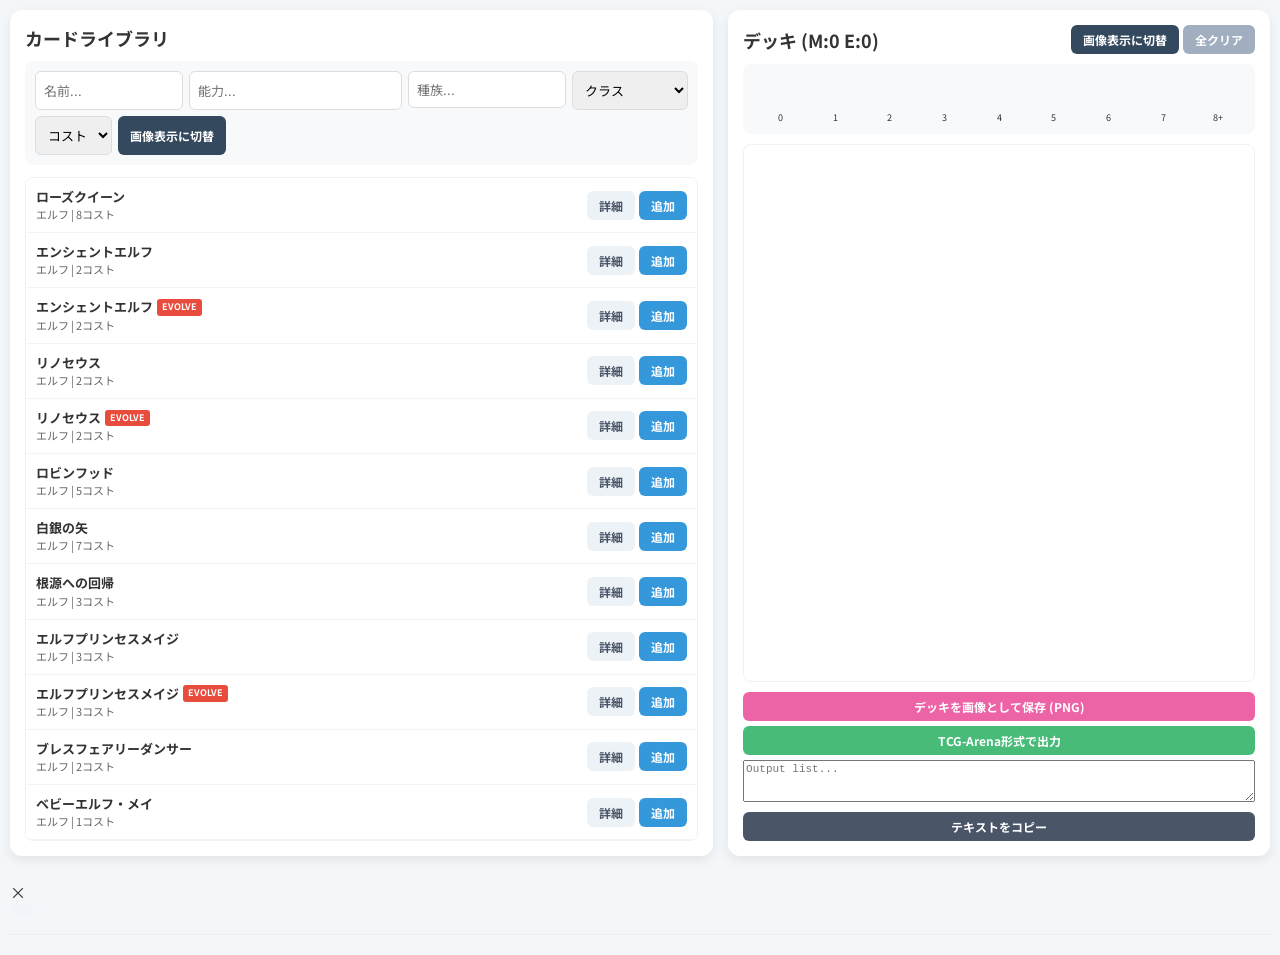
==== commit 6793b28d: "Update index.html" ====
--- a/index.html
+++ b/index.html
@@ -5,6 +5,7 @@
     <meta name="viewport" content="width=device-width, initial-scale=1.0">
     <title>SVE プロフェッショナル・デッキビルダ―</title>
     <link rel="stylesheet" href="style.css">
+    <script src="https://cdn.jsdelivr.net/npm/html2canvas@1.4.1/dist/html2canvas.min.js"></script>
 </head>
 <body>
 
@@ -35,28 +36,35 @@
         <div id="card-pool" class="scroll-area"></div>
     </div>
 
-    <div class="panel right-panel">
+    <div class="panel right-panel" id="deck-panel">
         <div style="display:flex; justify-content:space-between; align-items:center; margin-bottom:10px;">
             <h2 style="margin:0; font-size:18px;">デッキ (M:<span id="main-count">0</span> E:<span id="evolve-count">0</span>)</h2>
-            <button id="btn-toggle-deck-view" class="btn-view-toggle" onclick="toggleViewMode('deck')">画像表示に切替</button>
+            <div class="action-btns-header">
+                <button id="btn-toggle-deck-view" class="btn-view-toggle" onclick="toggleViewMode('deck')">画像表示に切替</button>
+                <button style="background:#a0aec0;" onclick="clearDeck()">全クリア</button>
+            </div>
         </div>
         <div class="mana-curve-container">
             <div class="chart-area" id="mana-curve">
-                <div class="bar-wrapper"><div class="bar" style="height:0px"></div><span class="bar-label">0</span></div>
-                <div class="bar-wrapper"><div class="bar" style="height:0px"></div><span class="bar-label">1</span></div>
-                <div class="bar-wrapper"><div class="bar" style="height:0px"></div><span class="bar-label">2</span></div>
-                <div class="bar-wrapper"><div class="bar" style="height:0px"></div><span class="bar-label">3</span></div>
-                <div class="bar-wrapper"><div class="bar" style="height:0px"></div><span class="bar-label">4</span></div>
-                <div class="bar-wrapper"><div class="bar" style="height:0px"></div><span class="bar-label">5</span></div>
-                <div class="bar-wrapper"><div class="bar" style="height:0px"></div><span class="bar-label">6</span></div>
-                <div class="bar-wrapper"><div class="bar" style="height:0px"></div><span class="bar-label">7</span></div>
-                <div class="bar-wrapper"><div class="bar" style="height:0px"></div><span class="bar-label">8+</span></div>
+                <div class="bar-wrapper"><div class="bar" style="height:0px"></div><span class="bar-label" style="font-size:9px">0</span></div>
+                <div class="bar-wrapper"><div class="bar" style="height:0px"></div><span class="bar-label" style="font-size:9px">1</span></div>
+                <div class="bar-wrapper"><div class="bar" style="height:0px"></div><span class="bar-label" style="font-size:9px">2</span></div>
+                <div class="bar-wrapper"><div class="bar" style="height:0px"></div><span class="bar-label" style="font-size:9px">3</span></div>
+                <div class="bar-wrapper"><div class="bar" style="height:0px"></div><span class="bar-label" style="font-size:9px">4</span></div>
+                <div class="bar-wrapper"><div class="bar" style="height:0px"></div><span class="bar-label" style="font-size:9px">5</span></div>
+                <div class="bar-wrapper"><div class="bar" style="height:0px"></div><span class="bar-label" style="font-size:9px">6</span></div>
+                <div class="bar-wrapper"><div class="bar" style="height:0px"></div><span class="bar-label" style="font-size:9px">7</span></div>
+                <div class="bar-wrapper"><div class="bar" style="height:0px"></div><span class="bar-label" style="font-size:9px">8+</span></div>
             </div>
         </div>
         <div id="deck-list" class="scroll-area"></div>
-        <button class="btn-export" onclick="exportToArena()">TCG-Arena用に出力</button>
-        <textarea id="export-text" rows="3" readonly placeholder="Output list..."></textarea>
-        <button class="btn-copy" style="background:#4a5568; width:100%; margin-top:5px;" onclick="copyToClipboard()">コピー</button>
+        
+        <div id="export-controls" style="margin-top:10px;">
+            <button class="btn-add" style="width:100%; margin-bottom:5px; background:#ed64a6;" onclick="exportAsImage()">デッキを画像として保存 (PNG)</button>
+            <button class="btn-add" style="width:100%; margin-bottom:5px; background:#48bb78;" onclick="exportToArena()">TCG-Arena形式で出力</button>
+            <textarea id="export-text" rows="3" readonly placeholder="Output list..." style="width:100%; box-sizing:border-box; margin-bottom:5px; font-size:11px;"></textarea>
+            <button style="background:#4a5568; width:100%;" onclick="copyToClipboard()">テキストをコピー</button>
+        </div>
     </div>
 </div>
 
@@ -82,10 +90,60 @@
     }, { rootMargin: '300px' });
 
     document.addEventListener('DOMContentLoaded', () => {
-        fetch('./master_card_data.json').then(r => r.json()).then(d => { masterData = d; renderCardPool(); });
+        // 下書きの読み込み (localStorage)
+        const saved = localStorage.getItem('sve-deck-draft');
+        if (saved) {
+            try { deck = JSON.parse(saved); } catch(e) { console.error("Load failed", e); }
+        }
+
+        fetch('./master_card_data.json').then(r => r.json()).then(d => { 
+            masterData = d; 
+            renderCardPool();
+            if (Object.keys(deck).length > 0) updateUI(); // 保存データがあれば反映
+        });
         fetch('./tribes.json').then(r => r.json()).then(d => { tribeList = Object.keys(d); });
         document.addEventListener('click', e => { if (!e.target.closest('.suggest-container')) document.getElementById('tribe-suggest-list').style.display = 'none'; });
     });
+
+    // 下書き保存 (updateUIの中で呼ぶ)
+    function saveDraft() {
+        localStorage.setItem('sve-deck-draft', JSON.stringify(deck));
+    }
+
+    function clearDeck() {
+        if (confirm("デッキをすべて空にしますか？")) {
+            deck = {};
+            updateUI();
+        }
+    }
+
+    // 画像書き出し機能
+    async function exportAsImage() {
+        const target = document.getElementById('deck-panel');
+        const controls = document.getElementById('export-controls');
+        const headerBtns = document.querySelector('.action-btns-header');
+        
+        // 書き出しに不要な要素を一時的に隠す
+        controls.style.display = 'none';
+        headerBtns.style.display = 'none';
+        
+        const canvas = await html2canvas(target, {
+            useCORS: true,
+            scale: 2, // 高解像度
+            backgroundColor: "#f4f7f9"
+        });
+        
+        // 戻す
+        controls.style.display = 'block';
+        headerBtns.style.display = 'flex';
+
+        const link = document.createElement('a');
+        link.download = `sve-deck-${new Date().getTime()}.png`;
+        link.href = canvas.toDataURL();
+        link.click();
+    }
+
+    /* 以下、既存の関数に saveDraft() を追加 */
 
     function toggleViewMode(target) {
         if (target === 'lib') {
@@ -106,19 +164,19 @@
         if (isU) {
             u.push(`https://shadowverse-evolve.com/wordpress/wp-content/images/cardlist/${f}/${b}_ura.png`,
                    `https://shadowverse-evolve.com/wordpress/wp-content/images/cardlist/${f}/${b}_back.png`,
-                   `https://shadowverse-evolve.com/wordpress/wp-content/images/cardlist/${f}/${ub}_ura.png`,
-                   `https://shadowverse-evolve.com/wordpress/wp-content/images/cardlist/${f}/${b}u.png`);
+                   `https://shadowverse-evolve.com/wordpress/wp-content/images/cardlist/${f}/${ub}_ura.png`);
         } else {
             u.push(`https://shadowverse-evolve.com/wordpress/wp-content/images/cardlist/${f}/${b}.png`,
                    `https://shadowverse-evolve.com/wordpress/wp-content/images/cardlist/${f}/${b}_front.png`,
-                   `https://shadowverse-evolve.com/wordpress/wp-content/images/cardlist/${f}/${ub}.png`,
-                   `https://shadowverse-evolve.com/wordpress/wp-content/images/cardlist/${f}/${ub}_front.png`);
+                   `https://shadowverse-evolve.com/wordpress/wp-content/images/cardlist/${f}/${ub}.png`);
         }
         return [...new Set(u)].filter(v => v);
     }
 
     function loadImg(el) {
-        const urls = getUrls(el.dataset.id, masterData[el.dataset.id]);
+        const id = el.dataset.id;
+        if (!masterData[id]) return;
+        const urls = getUrls(id, masterData[id]);
         let i = 0;
         const tryLoad = () => {
             const t = new Image(); t.src = urls[i];
@@ -193,13 +251,19 @@
     function addCard(id) { if ((deck[id] || 0) < 3) { deck[id] = (deck[id] || 0) + 1; updateUI(); } }
     function removeOne(id) { if (deck[id]) { deck[id]--; if (!deck[id]) delete deck[id]; updateUI(); } }
     function removeAll(id) { if (deck[id]) { delete deck[id]; updateUI(); } }
-    function updateUI() { renderDeckList(); updateManaCurve(); }
+    
+    function updateUI() { 
+        renderDeckList(); 
+        updateManaCurve(); 
+        saveDraft(); // 保存を実行
+    }
 
     function renderDeckList() {
         const list = document.getElementById('deck-list'); list.innerHTML = '';
         let mc = 0; let ec = 0; const main = []; const evo = [];
         for (const id in deck) {
-            const c = masterData[id]; const item = { id, c, count: deck[id] };
+            const c = masterData[id]; if(!c) continue;
+            const item = { id, c, count: deck[id] };
             if (c.common.isEvolve || c.common.type === "Advance") { ec += deck[id]; evo.push(item); }
             else { mc += deck[id]; main.push(item); }
         }
@@ -215,20 +279,15 @@
                 cards.forEach(item => {
                     const w = document.createElement('div'); w.className = 'card-item-wrapper';
                     const img = document.createElement('img'); img.dataset.id = item.id; img.onclick = () => showDetails(item.id); imageObserver.observe(img);
-                    
-                    // 中央に＋ボタンを追加
-                    w.innerHTML = `
-                        <div class="btn-remove-img btn-minus-img" onclick="removeOne('${item.id}')">－</div>
-                        <div class="btn-remove-img btn-plus-img" onclick="addCard('${item.id}')">＋</div>
-                        <div class="btn-remove-img btn-delete-img" onclick="removeAll('${item.id}')">×</div>
-                        <div class="card-count-badge">${item.count}</div>`;
+                    w.innerHTML = `<div class="btn-remove-img btn-minus-img" onclick="removeOne('${item.id}')">－</div><div class="btn-remove-img btn-plus-img" onclick="addCard('${item.id}')">＋</div><div class="btn-remove-img btn-delete-img" onclick="removeAll('${item.id}')">×</div><div class="card-count-badge">${item.count}</div>`;
                     w.prepend(img); g.appendChild(w);
                 });
                 list.appendChild(g);
             } else {
                 cards.forEach(item => {
                     const row = document.createElement('div'); row.className = 'card-row';
-                    row.innerHTML = `<div class="card-info-group"><div class="card-name">${item.c.jp.name} x${item.count}</div><div style="font-size:11px; color:#666;">${item.c.common.cost}コスト</div></div>
+                    const evTag = item.c.common.isEvolve ? '<span class="evolve-tag">EVOLVE</span>' : '';
+                    row.innerHTML = `<div class="card-info-group"><div class="card-name">${item.c.jp.name} x${item.count} ${evTag}</div><div style="font-size:11px; color:#666;">${item.c.common.cost}コスト</div></div>
                                      <div class="action-btns">
                                          <button class="btn-detail" onclick="showDetails('${item.id}')">詳細</button>
                                          <button class="btn-plus-one" onclick="addCard('${item.id}')">＋</button>
@@ -245,7 +304,7 @@
     function updateManaCurve() {
         const counts = new Array(9).fill(0);
         for (const id in deck) {
-            const c = masterData[id];
+            const c = masterData[id]; if(!c) continue;
             if (!c.common.isEvolve && c.common.type !== "Advance") { const cost = parseInt(c.common.cost) || 0; counts[cost >= 8 ? 8 : cost] += deck[id]; }
         }
         const max = Math.max(...counts, 1);
--- a/style.css
+++ b/style.css
@@ -7,7 +7,7 @@
 
 @media (max-width: 900px) {
     .container { flex-direction: column; height: auto; }
-    .panel { height: 600px; }
+    .panel { height: 650px; }
     .left-panel, .right-panel { flex: none; width: 100%; }
 }
 
@@ -24,39 +24,44 @@
 .btn-add { background: #3498db; }
 .btn-detail { background: #edf2f7; color: #4a5568; }
 
-/* デッキ内ボタン（リスト用） */
-.btn-plus-one { background: #3498db; }  /* 青: ＋1 */
-.btn-minus-one { background: #f39c12; } /* オレンジ: －1 */
-.btn-delete-all { background: #e74c3c; } /* 赤: 全部消す */
+.btn-plus-one { background: #3498db; }
+.btn-minus-one { background: #f39c12; }
+.btn-delete-all { background: #e74c3c; }
 
-/* リスト表示の崩れ修正 */
-.card-row { display: flex; justify-content: space-between; align-items: center; padding: 10px; border-bottom: 1px solid #f1f4f8; gap: 10px; }
+/* EVOタグ修正 */
+.evolve-tag { 
+    font-size: 9px; 
+    color: #fff !important; 
+    background-color: #e74c3c !important; 
+    padding: 2px 5px; 
+    border-radius: 3px; 
+    font-weight: bold; 
+    display: inline-block;
+    margin-left: 4px;
+}
+.advance-tag { font-size: 9px; color: #fff; background: #8e44ad; padding: 2px 5px; border-radius: 3px; font-weight: bold; display: inline-block; margin-left: 4px; }
+
+/* 名前が長い時の崩れ防止 */
+.card-row { display: flex; justify-content: space-between; align-items: center; padding: 10px; border-bottom: 1px solid #f1f4f8; gap: 8px; }
 .card-info-group { flex: 1; min-width: 0; }
-.card-name { font-weight: bold; font-size: 13px; word-break: break-all; line-height: 1.4; }
+.card-name { font-weight: bold; font-size: 13px; word-break: break-all; line-height: 1.4; display: flex; align-items: center; flex-wrap: wrap; }
 .action-btns { display: flex; gap: 4px; flex-shrink: 0; }
+
+/* 画像出力時に隠したい要素用 */
+.hide-on-export { display: none !important; }
 
 /* --- 画像表示グリッド --- */
 .gallery-grid { display: grid; grid-template-columns: repeat(auto-fill, minmax(110px, 1fr)); gap: 10px; padding: 10px; }
 .deck-grid { display: grid; grid-template-columns: repeat(auto-fill, minmax(85px, 1fr)); gap: 12px; padding: 12px; }
 
 .card-item-wrapper { position: relative; cursor: pointer; }
-.card-item-wrapper img { 
-    width: 100%; height: auto; aspect-ratio: 10 / 14; border-radius: 6px; 
-    box-shadow: 0 2px 6px rgba(0,0,0,0.15); display: block; background: #eee; 
-    opacity: 0; transition: opacity 0.3s;
-}
+.card-item-wrapper img { width: 100%; height: auto; aspect-ratio: 10 / 14; border-radius: 6px; box-shadow: 0 2px 6px rgba(0,0,0,0.15); display: block; background: #eee; opacity: 0; transition: opacity 0.3s; }
 .card-item-wrapper img.loaded { opacity: 1; }
 
-/* デッキ画像上のボタン配置（左・中央・右） */
-.btn-remove-img { 
-    position: absolute; top: -8px; width: 24px; height: 24px; border-radius: 50%; 
-    display: flex; align-items: center; justify-content: center; z-index: 10; 
-    font-size: 13px; border: 2px solid white; box-shadow: 0 2px 4px rgba(0,0,0,0.2); 
-}
+.btn-remove-img { position: absolute; top: -8px; width: 24px; height: 24px; border-radius: 50%; display: flex; align-items: center; justify-content: center; z-index: 10; font-size: 13px; border: 1px solid white; box-shadow: 0 2px 4px rgba(0,0,0,0.2); }
 .btn-minus-img { left: -8px; background: #f39c12; }
 .btn-plus-img { left: 50%; transform: translateX(-50%); background: #3498db; }
 .btn-delete-img { right: -8px; background: #e74c3c; }
-
 .card-count-badge { position: absolute; bottom: 0; right: 0; background: rgba(44,62,80,0.9); color: white; padding: 1px 6px; border-radius: 6px 0 6px 0; font-weight: bold; font-size: 14px; z-index: 4; }
 
 .deck-section-title { font-size: 15px; font-weight: bold; margin: 15px 0 5px 10px; padding-left: 8px; border-left: 4px solid #e74c3c; }
@@ -66,13 +71,3 @@
 .chart-area { display: flex; align-items: flex-end; justify-content: space-between; height: 50px; }
 .bar-wrapper { display: flex; flex-direction: column; align-items: center; flex: 1; }
 .bar { width: 12px; background: #3498db; border-radius: 2px 2px 0 0; }
-.bar-label { font-size: 9px; color: #999; margin-top: 2px; }
-
-/* モーダル */
-.modal-overlay { display: none; position: fixed; z-index: 2000; left: 0; top: 0; width: 100%; height: 100%; background: rgba(0,0,0,0.85); backdrop-filter: blur(4px); }
-.modal-content { background: white; margin: 5vh auto; border-radius: 16px; width: 90%; max-width: 800px; display: flex; overflow: hidden; }
-.modal-left { flex: 1; background: #1a202c; display: flex; align-items: center; justify-content: center; }
-.modal-left img { max-width: 90%; max-height: 80vh; object-fit: contain; }
-.modal-right { flex: 1; padding: 25px; position: relative; overflow-y: auto; }
-.modal-close { position: absolute; top: 15px; right: 15px; font-size: 24px; cursor: pointer; color: #999; }
-.modal-title { font-size: 20px; font-weight: bold; margin-bottom: 10px; }
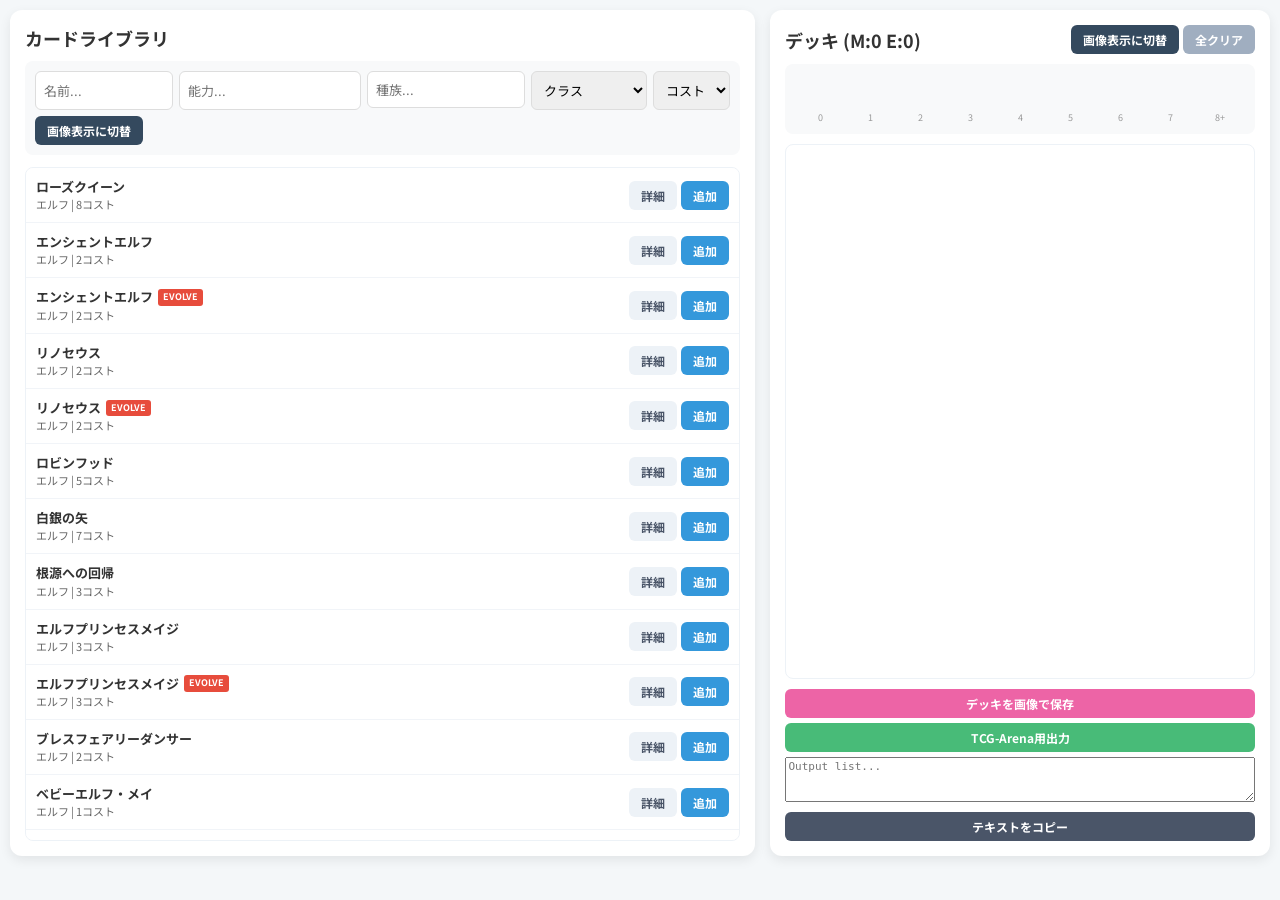
==== commit 6dd06fa3: "Update index.html" ====
--- a/index.html
+++ b/index.html
@@ -39,30 +39,30 @@
     <div class="panel right-panel" id="deck-panel">
         <div style="display:flex; justify-content:space-between; align-items:center; margin-bottom:10px;">
             <h2 style="margin:0; font-size:18px;">デッキ (M:<span id="main-count">0</span> E:<span id="evolve-count">0</span>)</h2>
-            <div class="action-btns-header">
+            <div id="ui-controls-top" class="action-btns">
                 <button id="btn-toggle-deck-view" class="btn-view-toggle" onclick="toggleViewMode('deck')">画像表示に切替</button>
                 <button style="background:#a0aec0;" onclick="clearDeck()">全クリア</button>
             </div>
         </div>
         <div class="mana-curve-container">
             <div class="chart-area" id="mana-curve">
-                <div class="bar-wrapper"><div class="bar" style="height:0px"></div><span class="bar-label" style="font-size:9px">0</span></div>
-                <div class="bar-wrapper"><div class="bar" style="height:0px"></div><span class="bar-label" style="font-size:9px">1</span></div>
-                <div class="bar-wrapper"><div class="bar" style="height:0px"></div><span class="bar-label" style="font-size:9px">2</span></div>
-                <div class="bar-wrapper"><div class="bar" style="height:0px"></div><span class="bar-label" style="font-size:9px">3</span></div>
-                <div class="bar-wrapper"><div class="bar" style="height:0px"></div><span class="bar-label" style="font-size:9px">4</span></div>
-                <div class="bar-wrapper"><div class="bar" style="height:0px"></div><span class="bar-label" style="font-size:9px">5</span></div>
-                <div class="bar-wrapper"><div class="bar" style="height:0px"></div><span class="bar-label" style="font-size:9px">6</span></div>
-                <div class="bar-wrapper"><div class="bar" style="height:0px"></div><span class="bar-label" style="font-size:9px">7</span></div>
-                <div class="bar-wrapper"><div class="bar" style="height:0px"></div><span class="bar-label" style="font-size:9px">8+</span></div>
+                <div class="bar-wrapper"><div class="bar" style="height:0px"></div><span class="bar-label">0</span></div>
+                <div class="bar-wrapper"><div class="bar" style="height:0px"></div><span class="bar-label">1</span></div>
+                <div class="bar-wrapper"><div class="bar" style="height:0px"></div><span class="bar-label">2</span></div>
+                <div class="bar-wrapper"><div class="bar" style="height:0px"></div><span class="bar-label">3</span></div>
+                <div class="bar-wrapper"><div class="bar" style="height:0px"></div><span class="bar-label">4</span></div>
+                <div class="bar-wrapper"><div class="bar" style="height:0px"></div><span class="bar-label">5</span></div>
+                <div class="bar-wrapper"><div class="bar" style="height:0px"></div><span class="bar-label">6</span></div>
+                <div class="bar-wrapper"><div class="bar" style="height:0px"></div><span class="bar-label">7</span></div>
+                <div class="bar-wrapper"><div class="bar" style="height:0px"></div><span class="bar-label">8+</span></div>
             </div>
         </div>
         <div id="deck-list" class="scroll-area"></div>
         
-        <div id="export-controls" style="margin-top:10px;">
-            <button class="btn-add" style="width:100%; margin-bottom:5px; background:#ed64a6;" onclick="exportAsImage()">デッキを画像として保存 (PNG)</button>
-            <button class="btn-add" style="width:100%; margin-bottom:5px; background:#48bb78;" onclick="exportToArena()">TCG-Arena形式で出力</button>
-            <textarea id="export-text" rows="3" readonly placeholder="Output list..." style="width:100%; box-sizing:border-box; margin-bottom:5px; font-size:11px;"></textarea>
+        <div id="ui-controls-bottom" style="margin-top:10px;">
+            <button style="background:#ed64a6; width:100%; margin-bottom:5px;" onclick="exportAsImage()">デッキを画像で保存</button>
+            <button style="background:#48bb78; width:100%; margin-bottom:5px;" onclick="exportToArena()">TCG-Arena用出力</button>
+            <textarea id="export-text" rows="3" readonly placeholder="Output list..." style="width:100%; box-sizing:border-box; font-size:11px; margin-bottom:5px;"></textarea>
             <button style="background:#4a5568; width:100%;" onclick="copyToClipboard()">テキストをコピー</button>
         </div>
     </div>
@@ -74,8 +74,8 @@
         <div class="modal-right">
             <span class="modal-close" onclick="closeModal()">&times;</span>
             <div id="modal-card-name" class="modal-title"></div>
-            <div id="modal-card-tribe" style="background:#f1f5f9; padding:5px 12px; border-radius:6px; font-size:13px; display:inline-block; margin-bottom:15px; color:#475569;"></div>
-            <div id="modal-card-text" style="font-size:14px; line-height:1.6; white-space:pre-wrap; border-top:1px solid #eee; padding-top:10px;"></div>
+            <div id="modal-card-tribe" style="background:#f1f5f9; padding:5px 12px; border-radius:6px; font-size:13px; display:inline-block; color:#475569;"></div>
+            <div id="modal-card-text" class="modal-text"></div>
         </div>
     </div>
 </div>
@@ -90,60 +90,47 @@
     }, { rootMargin: '300px' });
 
     document.addEventListener('DOMContentLoaded', () => {
-        // 下書きの読み込み (localStorage)
-        const saved = localStorage.getItem('sve-deck-draft');
-        if (saved) {
-            try { deck = JSON.parse(saved); } catch(e) { console.error("Load failed", e); }
-        }
+        // ローカルストレージから復元
+        const saved = localStorage.getItem('sve_deck_autosave');
+        if (saved) { try { deck = JSON.parse(saved); } catch(e) { console.error("Restore failed", e); } }
 
         fetch('./master_card_data.json').then(r => r.json()).then(d => { 
             masterData = d; 
             renderCardPool();
-            if (Object.keys(deck).length > 0) updateUI(); // 保存データがあれば反映
+            if (Object.keys(deck).length > 0) updateUI();
         });
         fetch('./tribes.json').then(r => r.json()).then(d => { tribeList = Object.keys(d); });
         document.addEventListener('click', e => { if (!e.target.closest('.suggest-container')) document.getElementById('tribe-suggest-list').style.display = 'none'; });
     });
 
-    // 下書き保存 (updateUIの中で呼ぶ)
-    function saveDraft() {
-        localStorage.setItem('sve-deck-draft', JSON.stringify(deck));
-    }
-
+    // --- 新機能: 画像保存 ---
+    async function exportAsImage() {
+        const target = document.getElementById('deck-panel');
+        const topControls = document.getElementById('ui-controls-top');
+        const bottomControls = document.getElementById('ui-controls-bottom');
+        
+        // ボタン類を一時的に隠す
+        topControls.style.visibility = 'hidden';
+        bottomControls.style.display = 'none';
+        
+        const canvas = await html2canvas(target, { useCORS: true, scale: 2, backgroundColor: "#f4f7f9" });
+        
+        topControls.style.visibility = 'visible';
+        bottomControls.style.display = 'block';
+
+        const link = document.createElement('a');
+        link.download = `SVE-Deck-${new Date().getTime()}.png`;
+        link.href = canvas.toDataURL("image/png");
+        link.click();
+    }
+
+    // --- 新機能: 全クリア ---
     function clearDeck() {
         if (confirm("デッキをすべて空にしますか？")) {
             deck = {};
             updateUI();
         }
     }
-
-    // 画像書き出し機能
-    async function exportAsImage() {
-        const target = document.getElementById('deck-panel');
-        const controls = document.getElementById('export-controls');
-        const headerBtns = document.querySelector('.action-btns-header');
-        
-        // 書き出しに不要な要素を一時的に隠す
-        controls.style.display = 'none';
-        headerBtns.style.display = 'none';
-        
-        const canvas = await html2canvas(target, {
-            useCORS: true,
-            scale: 2, // 高解像度
-            backgroundColor: "#f4f7f9"
-        });
-        
-        // 戻す
-        controls.style.display = 'block';
-        headerBtns.style.display = 'flex';
-
-        const link = document.createElement('a');
-        link.download = `sve-deck-${new Date().getTime()}.png`;
-        link.href = canvas.toDataURL();
-        link.click();
-    }
-
-    /* 以下、既存の関数に saveDraft() を追加 */
 
     function toggleViewMode(target) {
         if (target === 'lib') {
@@ -174,8 +161,7 @@
     }
 
     function loadImg(el) {
-        const id = el.dataset.id;
-        if (!masterData[id]) return;
+        const id = el.dataset.id; if (!masterData[id]) return;
         const urls = getUrls(id, masterData[id]);
         let i = 0;
         const tryLoad = () => {
@@ -187,10 +173,11 @@
     }
 
     function showDetails(id) {
-        const c = masterData[id]; const mImg = document.getElementById('modal-card-img'); const urls = getUrls(id, c); let i = 0;
-        mImg.onerror = function() { i++; if (i < urls.length) this.src = urls[i]; else this.src = ""; };
+        const c = masterData[id]; const mImg = document.getElementById('modal-card-img'); const urls = getUrls(id, c);
+        let i = 0; mImg.onerror = function() { i++; if (i < urls.length) this.src = urls[i]; else this.src = ""; };
         mImg.src = urls[0];
-        document.getElementById('modal-card-name').innerText = c.jp.name;
+        const evTag = c.common.isEvolve ? '<span class="evolve-tag">EVOLVE</span>' : '';
+        document.getElementById('modal-card-name').innerHTML = c.jp.name + " " + evTag;
         document.getElementById('modal-card-tribe').innerText = c.jp.tribe || "なし";
         document.getElementById('modal-card-text').innerText = c.jp.text || "テキストなし";
         document.getElementById('card-modal').style.display = 'block';
@@ -255,7 +242,8 @@
     function updateUI() { 
         renderDeckList(); 
         updateManaCurve(); 
-        saveDraft(); // 保存を実行
+        // 自動保存実行
+        localStorage.setItem('sve_deck_autosave', JSON.stringify(deck));
     }
 
     function renderDeckList() {
@@ -298,7 +286,7 @@
                 });
             }
         };
-        createSection(main, 'メイン'); createSection(evo, 'エボルヴ');
+        createSection(main, 'メインデッキ'); createSection(evo, 'エボルヴデッキ');
     }
 
     function updateManaCurve() {
--- a/style.css
+++ b/style.css
@@ -7,7 +7,7 @@
 
 @media (max-width: 900px) {
     .container { flex-direction: column; height: auto; }
-    .panel { height: 650px; }
+    .panel { height: 600px; }
     .left-panel, .right-panel { flex: none; width: 100%; }
 }
 
@@ -23,12 +23,11 @@
 .btn-view-toggle { background: #34495e; }
 .btn-add { background: #3498db; }
 .btn-detail { background: #edf2f7; color: #4a5568; }
-
 .btn-plus-one { background: #3498db; }
 .btn-minus-one { background: #f39c12; }
 .btn-delete-all { background: #e74c3c; }
 
-/* EVOタグ修正 */
+/* EVOタグ修正 (背景色復活) */
 .evolve-tag { 
     font-size: 9px; 
     color: #fff !important; 
@@ -37,31 +36,36 @@
     border-radius: 3px; 
     font-weight: bold; 
     display: inline-block;
-    margin-left: 4px;
+    margin-left: 5px;
 }
-.advance-tag { font-size: 9px; color: #fff; background: #8e44ad; padding: 2px 5px; border-radius: 3px; font-weight: bold; display: inline-block; margin-left: 4px; }
 
-/* 名前が長い時の崩れ防止 */
-.card-row { display: flex; justify-content: space-between; align-items: center; padding: 10px; border-bottom: 1px solid #f1f4f8; gap: 8px; }
+/* リスト表示の崩れ修正 */
+.card-row { display: flex; justify-content: space-between; align-items: center; padding: 10px; border-bottom: 1px solid #f1f4f8; gap: 10px; }
 .card-info-group { flex: 1; min-width: 0; }
 .card-name { font-weight: bold; font-size: 13px; word-break: break-all; line-height: 1.4; display: flex; align-items: center; flex-wrap: wrap; }
 .action-btns { display: flex; gap: 4px; flex-shrink: 0; }
-
-/* 画像出力時に隠したい要素用 */
-.hide-on-export { display: none !important; }
 
 /* --- 画像表示グリッド --- */
 .gallery-grid { display: grid; grid-template-columns: repeat(auto-fill, minmax(110px, 1fr)); gap: 10px; padding: 10px; }
 .deck-grid { display: grid; grid-template-columns: repeat(auto-fill, minmax(85px, 1fr)); gap: 12px; padding: 12px; }
 
 .card-item-wrapper { position: relative; cursor: pointer; }
-.card-item-wrapper img { width: 100%; height: auto; aspect-ratio: 10 / 14; border-radius: 6px; box-shadow: 0 2px 6px rgba(0,0,0,0.15); display: block; background: #eee; opacity: 0; transition: opacity 0.3s; }
+.card-item-wrapper img { 
+    width: 100%; height: auto; aspect-ratio: 10 / 14; border-radius: 6px; 
+    box-shadow: 0 2px 6px rgba(0,0,0,0.15); display: block; background: #eee; 
+    opacity: 0; transition: opacity 0.3s;
+}
 .card-item-wrapper img.loaded { opacity: 1; }
 
-.btn-remove-img { position: absolute; top: -8px; width: 24px; height: 24px; border-radius: 50%; display: flex; align-items: center; justify-content: center; z-index: 10; font-size: 13px; border: 1px solid white; box-shadow: 0 2px 4px rgba(0,0,0,0.2); }
+.btn-remove-img { 
+    position: absolute; top: -8px; width: 24px; height: 24px; border-radius: 50%; 
+    display: flex; align-items: center; justify-content: center; z-index: 10; 
+    font-size: 13px; border: 2px solid white; box-shadow: 0 2px 4px rgba(0,0,0,0.2); 
+}
 .btn-minus-img { left: -8px; background: #f39c12; }
 .btn-plus-img { left: 50%; transform: translateX(-50%); background: #3498db; }
 .btn-delete-img { right: -8px; background: #e74c3c; }
+
 .card-count-badge { position: absolute; bottom: 0; right: 0; background: rgba(44,62,80,0.9); color: white; padding: 1px 6px; border-radius: 6px 0 6px 0; font-weight: bold; font-size: 14px; z-index: 4; }
 
 .deck-section-title { font-size: 15px; font-weight: bold; margin: 15px 0 5px 10px; padding-left: 8px; border-left: 4px solid #e74c3c; }
@@ -71,3 +75,25 @@
 .chart-area { display: flex; align-items: flex-end; justify-content: space-between; height: 50px; }
 .bar-wrapper { display: flex; flex-direction: column; align-items: center; flex: 1; }
 .bar { width: 12px; background: #3498db; border-radius: 2px 2px 0 0; }
+.bar-label { font-size: 9px; color: #999; margin-top: 2px; }
+
+/* --- モーダル (復活・強化版) --- */
+.modal-overlay { 
+    display: none; position: fixed; z-index: 9999; left: 0; top: 0; 
+    width: 100%; height: 100%; background: rgba(0,0,0,0.85); 
+    backdrop-filter: blur(4px); 
+}
+.modal-content { 
+    background: white; margin: 5vh auto; border-radius: 16px; 
+    width: 90%; max-width: 800px; display: flex; overflow: hidden; 
+    box-shadow: 0 25px 50px rgba(0,0,0,0.3);
+}
+@media (max-width: 600px) {
+    .modal-content { flex-direction: column; margin: 2vh auto; width: 95%; height: 90vh; overflow-y: auto; }
+}
+.modal-left { flex: 1; background: #1a202c; display: flex; align-items: center; justify-content: center; padding: 20px; }
+.modal-left img { max-width: 100%; max-height: 70vh; object-fit: contain; }
+.modal-right { flex: 1; padding: 25px; position: relative; display: flex; flex-direction: column; }
+.modal-close { position: absolute; top: 15px; right: 15px; font-size: 28px; cursor: pointer; color: #999; line-height: 1; }
+.modal-title { font-size: 20px; font-weight: bold; margin-bottom: 10px; padding-right: 20px; }
+.modal-text { font-size: 14px; line-height: 1.6; white-space: pre-wrap; border-top: 1px solid #eee; padding-top: 15px; margin-top: 10px; flex-grow: 1; overflow-y: auto; }
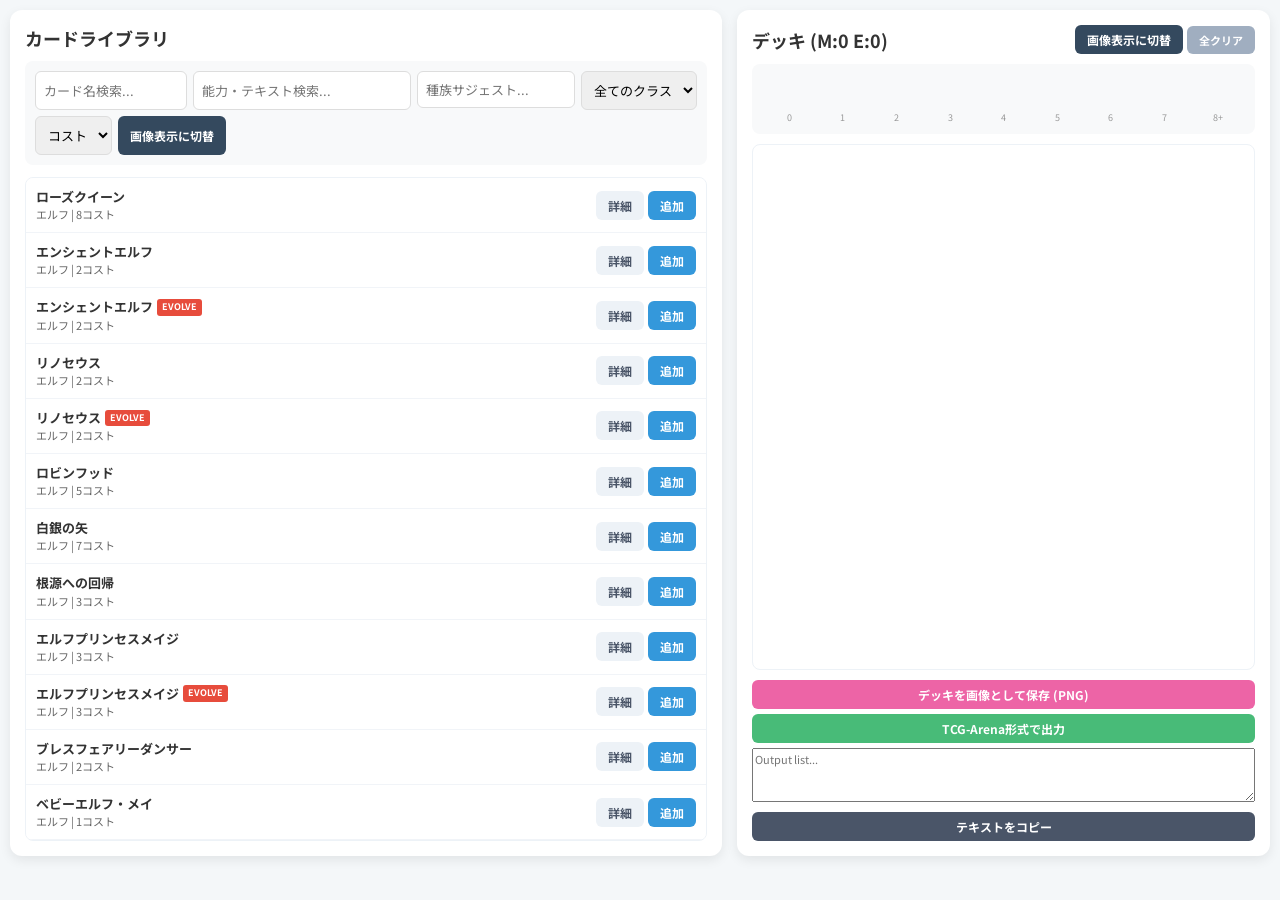
==== commit 52714725: "Update index.html" ====
--- a/index.html
+++ b/index.html
@@ -13,14 +13,14 @@
     <div class="panel left-panel">
         <h2 style="margin:0 0 10px 0; font-size:18px;">カードライブラリ</h2>
         <div class="filter-bar">
-            <input type="text" id="search-name" class="input-name" placeholder="名前..." oninput="filterCards()">
-            <input type="text" id="search-ability" class="input-ability" placeholder="能力..." oninput="filterCards()">
+            <input type="text" id="search-name" class="input-name" placeholder="カード名検索..." oninput="filterCards()">
+            <input type="text" id="search-ability" class="input-ability" placeholder="能力・テキスト検索..." oninput="filterCards()">
             <div class="suggest-container">
-                <input type="text" id="search-tribe" style="width:100%; box-sizing:border-box;" placeholder="種族..." oninput="handleTribeInput(this)" onfocus="handleTribeInput(this)">
+                <input type="text" id="search-tribe" style="width:100%; box-sizing:border-box;" placeholder="種族サジェスト..." oninput="handleTribeInput(this)" onfocus="handleTribeInput(this)">
                 <div id="tribe-suggest-list" class="suggest-list"></div>
             </div>
             <select id="filter-class" onchange="filterCards()">
-                <option value="">クラス</option>
+                <option value="">全てのクラス</option>
                 <option value="Forestcraft">エルフ</option><option value="Swordcraft">ロイヤル</option>
                 <option value="Runecraft">ウィッチ</option><option value="Dragoncraft">ドラゴン</option>
                 <option value="Abysscraft">ナイトメア</option><option value="Havencraft">ビショップ</option>
@@ -39,11 +39,12 @@
     <div class="panel right-panel" id="deck-panel">
         <div style="display:flex; justify-content:space-between; align-items:center; margin-bottom:10px;">
             <h2 style="margin:0; font-size:18px;">デッキ (M:<span id="main-count">0</span> E:<span id="evolve-count">0</span>)</h2>
-            <div id="ui-controls-top" class="action-btns">
+            <div class="action-btns-header">
                 <button id="btn-toggle-deck-view" class="btn-view-toggle" onclick="toggleViewMode('deck')">画像表示に切替</button>
-                <button style="background:#a0aec0;" onclick="clearDeck()">全クリア</button>
+                <button style="background:#a0aec0; color:white; font-size:11px;" onclick="clearDeck()">全クリア</button>
             </div>
         </div>
+        
         <div class="mana-curve-container">
             <div class="chart-area" id="mana-curve">
                 <div class="bar-wrapper"><div class="bar" style="height:0px"></div><span class="bar-label">0</span></div>
@@ -57,12 +58,13 @@
                 <div class="bar-wrapper"><div class="bar" style="height:0px"></div><span class="bar-label">8+</span></div>
             </div>
         </div>
+
         <div id="deck-list" class="scroll-area"></div>
         
-        <div id="ui-controls-bottom" style="margin-top:10px;">
-            <button style="background:#ed64a6; width:100%; margin-bottom:5px;" onclick="exportAsImage()">デッキを画像で保存</button>
-            <button style="background:#48bb78; width:100%; margin-bottom:5px;" onclick="exportToArena()">TCG-Arena用出力</button>
-            <textarea id="export-text" rows="3" readonly placeholder="Output list..." style="width:100%; box-sizing:border-box; font-size:11px; margin-bottom:5px;"></textarea>
+        <div id="export-controls" style="margin-top:10px;">
+            <button class="btn-add" style="width:100%; margin-bottom:5px; background:#ed64a6;" onclick="exportAsImage()">デッキを画像として保存 (PNG)</button>
+            <button class="btn-add" style="width:100%; margin-bottom:5px; background:#48bb78;" onclick="exportToArena()">TCG-Arena形式で出力</button>
+            <textarea id="export-text" rows="3" readonly placeholder="Output list..." style="width:100%; box-sizing:border-box; margin-bottom:5px; font-size:11px; font-family:inherit;"></textarea>
             <button style="background:#4a5568; width:100%;" onclick="copyToClipboard()">テキストをコピー</button>
         </div>
     </div>
@@ -74,8 +76,8 @@
         <div class="modal-right">
             <span class="modal-close" onclick="closeModal()">&times;</span>
             <div id="modal-card-name" class="modal-title"></div>
-            <div id="modal-card-tribe" style="background:#f1f5f9; padding:5px 12px; border-radius:6px; font-size:13px; display:inline-block; color:#475569;"></div>
-            <div id="modal-card-text" class="modal-text"></div>
+            <div id="modal-card-tribe" style="background:#f1f5f9; padding:5px 12px; border-radius:6px; font-size:13px; display:inline-block; margin-bottom:15px; color:#475569;"></div>
+            <div id="modal-card-text" style="font-size:14px; line-height:1.7; white-space:pre-wrap; border-top:1px solid #eee; padding-top:15px;"></div>
         </div>
     </div>
 </div>
@@ -85,15 +87,17 @@
     let viewModeLib = 'list'; let viewModeDeck = 'list';
     const classMap = { 'Forestcraft': 'エルフ', 'Swordcraft': 'ロイヤル', 'Runecraft': 'ウィッチ', 'Dragoncraft': 'ドラゴン', 'Abysscraft': 'ナイトメア', 'Havencraft': 'ビショップ', 'Neutral': 'ニュートラル' };
 
+    // Lazy Load / 高速読み込み用 Observer
     const imageObserver = new IntersectionObserver((entries, obs) => {
         entries.forEach(e => { if (e.isIntersecting) { loadImg(e.target); obs.unobserve(e.target); } });
     }, { rootMargin: '300px' });
 
     document.addEventListener('DOMContentLoaded', () => {
-        // ローカルストレージから復元
-        const saved = localStorage.getItem('sve_deck_autosave');
-        if (saved) { try { deck = JSON.parse(saved); } catch(e) { console.error("Restore failed", e); } }
-
+        // 下書き読み込み (localStorage)
+        const saved = localStorage.getItem('sve-deck-draft');
+        if (saved) { try { deck = JSON.parse(saved); } catch(e) { console.error("Load failed", e); } }
+
+        // 静的JSONファイルの取得
         fetch('./master_card_data.json').then(r => r.json()).then(d => { 
             masterData = d; 
             renderCardPool();
@@ -103,33 +107,38 @@
         document.addEventListener('click', e => { if (!e.target.closest('.suggest-container')) document.getElementById('tribe-suggest-list').style.display = 'none'; });
     });
 
-    // --- 新機能: 画像保存 ---
-    async function exportAsImage() {
-        const target = document.getElementById('deck-panel');
-        const topControls = document.getElementById('ui-controls-top');
-        const bottomControls = document.getElementById('ui-controls-bottom');
-        
-        // ボタン類を一時的に隠す
-        topControls.style.visibility = 'hidden';
-        bottomControls.style.display = 'none';
-        
-        const canvas = await html2canvas(target, { useCORS: true, scale: 2, backgroundColor: "#f4f7f9" });
-        
-        topControls.style.visibility = 'visible';
-        bottomControls.style.display = 'block';
-
-        const link = document.createElement('a');
-        link.download = `SVE-Deck-${new Date().getTime()}.png`;
-        link.href = canvas.toDataURL("image/png");
-        link.click();
-    }
-
-    // --- 新機能: 全クリア ---
+    // 内部保存
+    function saveDraft() { localStorage.setItem('sve-deck-draft', JSON.stringify(deck)); }
+
     function clearDeck() {
         if (confirm("デッキをすべて空にしますか？")) {
             deck = {};
             updateUI();
         }
+    }
+
+    // 画像書き出しロジック
+    async function exportAsImage() {
+        const target = document.getElementById('deck-panel');
+        const controls = document.getElementById('export-controls');
+        const headerBtns = document.querySelector('.action-btns-header');
+        
+        controls.style.display = 'none';
+        headerBtns.style.display = 'none';
+        
+        const canvas = await html2canvas(target, {
+            useCORS: true,
+            scale: 2,
+            backgroundColor: "#f4f7f9"
+        });
+        
+        controls.style.display = 'block';
+        headerBtns.style.display = 'flex';
+
+        const link = document.createElement('a');
+        link.download = `sve-deck-${new Date().getTime()}.png`;
+        link.href = canvas.toDataURL();
+        link.click();
     }
 
     function toggleViewMode(target) {
@@ -161,7 +170,8 @@
     }
 
     function loadImg(el) {
-        const id = el.dataset.id; if (!masterData[id]) return;
+        const id = el.dataset.id;
+        if (!masterData[id]) return;
         const urls = getUrls(id, masterData[id]);
         let i = 0;
         const tryLoad = () => {
@@ -173,11 +183,10 @@
     }
 
     function showDetails(id) {
-        const c = masterData[id]; const mImg = document.getElementById('modal-card-img'); const urls = getUrls(id, c);
-        let i = 0; mImg.onerror = function() { i++; if (i < urls.length) this.src = urls[i]; else this.src = ""; };
+        const c = masterData[id]; const mImg = document.getElementById('modal-card-img'); const urls = getUrls(id, c); let i = 0;
+        mImg.onerror = function() { i++; if (i < urls.length) this.src = urls[i]; else this.src = ""; };
         mImg.src = urls[0];
-        const evTag = c.common.isEvolve ? '<span class="evolve-tag">EVOLVE</span>' : '';
-        document.getElementById('modal-card-name').innerHTML = c.jp.name + " " + evTag;
+        document.getElementById('modal-card-name').innerText = c.jp.name;
         document.getElementById('modal-card-tribe').innerText = c.jp.tribe || "なし";
         document.getElementById('modal-card-text').innerText = c.jp.text || "テキストなし";
         document.getElementById('card-modal').style.display = 'block';
@@ -196,7 +205,8 @@
             if (viewModeLib === 'list') {
                 const jpClass = classMap[c.common.class] || c.common.class;
                 const evTag = c.common.isEvolve ? '<span class="evolve-tag">EVOLVE</span>' : '';
-                div.innerHTML = `<div class="card-info-group"><div class="card-name">${c.jp.name} ${evTag}</div><div style="font-size:11px; color:#666;">${jpClass} | ${c.common.cost}コスト</div></div>
+                const adTag = c.common.type === "Advance" ? '<span class="advance-tag">ADVANCE</span>' : '';
+                div.innerHTML = `<div class="card-info-group"><div class="card-name">${c.jp.name} ${evTag}${adTag}</div><div style="font-size:11px; color:#666;">${jpClass} | ${c.common.cost}コスト</div></div>
                                  <div class="action-btns"><button class="btn-detail" onclick="showDetails('${id}')">詳細</button><button class="btn-add" onclick="addCard('${id}')">追加</button></div>`;
             } else {
                 const img = document.createElement('img'); img.dataset.id = id; img.onclick = () => showDetails(id); imageObserver.observe(img);
@@ -239,16 +249,11 @@
     function removeOne(id) { if (deck[id]) { deck[id]--; if (!deck[id]) delete deck[id]; updateUI(); } }
     function removeAll(id) { if (deck[id]) { delete deck[id]; updateUI(); } }
     
-    function updateUI() { 
-        renderDeckList(); 
-        updateManaCurve(); 
-        // 自動保存実行
-        localStorage.setItem('sve_deck_autosave', JSON.stringify(deck));
-    }
+    function updateUI() { renderDeckList(); updateManaCurve(); saveDraft(); }
 
     function renderDeckList() {
         const list = document.getElementById('deck-list'); list.innerHTML = '';
-        let mc = 0; let ec = 0; const main = []; const evo = [];
+        let mc = 0, ec = 0; const main = [], evo = [];
         for (const id in deck) {
             const c = masterData[id]; if(!c) continue;
             const item = { id, c, count: deck[id] };
@@ -275,7 +280,8 @@
                 cards.forEach(item => {
                     const row = document.createElement('div'); row.className = 'card-row';
                     const evTag = item.c.common.isEvolve ? '<span class="evolve-tag">EVOLVE</span>' : '';
-                    row.innerHTML = `<div class="card-info-group"><div class="card-name">${item.c.jp.name} x${item.count} ${evTag}</div><div style="font-size:11px; color:#666;">${item.c.common.cost}コスト</div></div>
+                    const adTag = item.c.common.type === "Advance" ? '<span class="advance-tag">ADVANCE</span>' : '';
+                    row.innerHTML = `<div class="card-info-group"><div class="card-name">${item.c.jp.name} x${item.count} ${evTag}${adTag}</div><div style="font-size:11px; color:#666;">${item.c.common.cost}コスト</div></div>
                                      <div class="action-btns">
                                          <button class="btn-detail" onclick="showDetails('${item.id}')">詳細</button>
                                          <button class="btn-plus-one" onclick="addCard('${item.id}')">＋</button>
@@ -286,7 +292,7 @@
                 });
             }
         };
-        createSection(main, 'メインデッキ'); createSection(evo, 'エボルヴデッキ');
+        createSection(main, 'メイン'); createSection(evo, 'エボルヴ');
     }
 
     function updateManaCurve() {
--- a/style.css
+++ b/style.css
@@ -27,7 +27,7 @@
 .btn-minus-one { background: #f39c12; }
 .btn-delete-all { background: #e74c3c; }
 
-/* EVOタグ修正 (背景色復活) */
+/* EVOタグ修正（再掲） */
 .evolve-tag { 
     font-size: 9px; 
     color: #fff !important; 
@@ -36,8 +36,23 @@
     border-radius: 3px; 
     font-weight: bold; 
     display: inline-block;
-    margin-left: 5px;
+    margin-left: 4px;
+    vertical-align: middle;
 }
+
+/* ADVANCEタグ追加 */
+.advance-tag { 
+    font-size: 9px; 
+    color: #fff !important; 
+    background-color: #8e44ad !important; 
+    padding: 2px 5px; 
+    border-radius: 3px; 
+    font-weight: bold; 
+    display: inline-block;
+    margin-left: 4px;
+    vertical-align: middle;
+}
+
 
 /* リスト表示の崩れ修正 */
 .card-row { display: flex; justify-content: space-between; align-items: center; padding: 10px; border-bottom: 1px solid #f1f4f8; gap: 10px; }
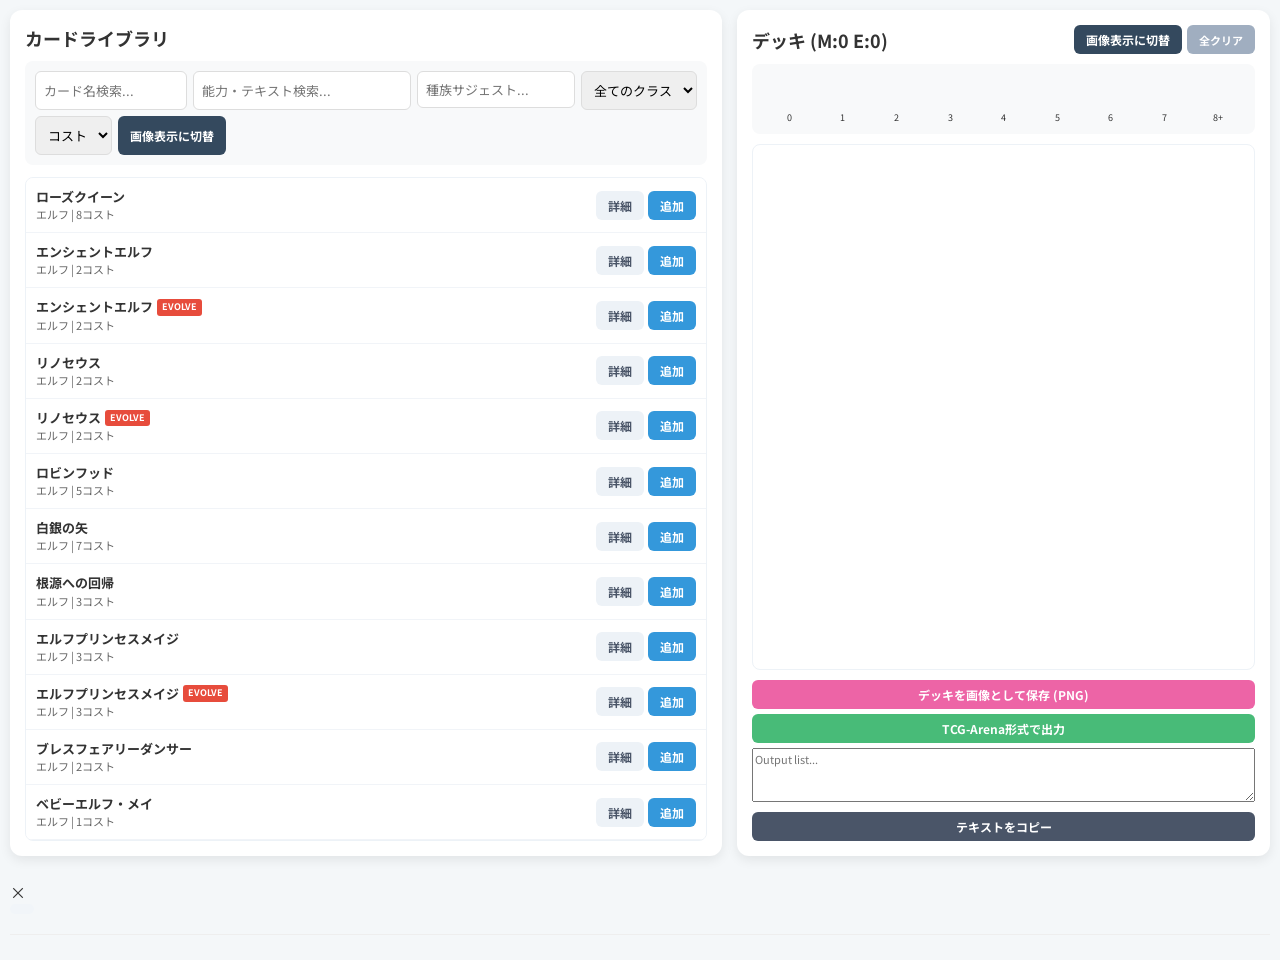
==== commit b52e1753: "Update index.html" ====
--- a/index.html
+++ b/index.html
@@ -39,7 +39,7 @@
     <div class="panel right-panel" id="deck-panel">
         <div style="display:flex; justify-content:space-between; align-items:center; margin-bottom:10px;">
             <h2 style="margin:0; font-size:18px;">デッキ (M:<span id="main-count">0</span> E:<span id="evolve-count">0</span>)</h2>
-            <div class="action-btns-header">
+            <div class="action-btns-header" style="display:flex; gap:5px;">
                 <button id="btn-toggle-deck-view" class="btn-view-toggle" onclick="toggleViewMode('deck')">画像表示に切替</button>
                 <button style="background:#a0aec0; color:white; font-size:11px;" onclick="clearDeck()">全クリア</button>
             </div>
@@ -47,15 +47,15 @@
         
         <div class="mana-curve-container">
             <div class="chart-area" id="mana-curve">
-                <div class="bar-wrapper"><div class="bar" style="height:0px"></div><span class="bar-label">0</span></div>
-                <div class="bar-wrapper"><div class="bar" style="height:0px"></div><span class="bar-label">1</span></div>
-                <div class="bar-wrapper"><div class="bar" style="height:0px"></div><span class="bar-label">2</span></div>
-                <div class="bar-wrapper"><div class="bar" style="height:0px"></div><span class="bar-label">3</span></div>
-                <div class="bar-wrapper"><div class="bar" style="height:0px"></div><span class="bar-label">4</span></div>
-                <div class="bar-wrapper"><div class="bar" style="height:0px"></div><span class="bar-label">5</span></div>
-                <div class="bar-wrapper"><div class="bar" style="height:0px"></div><span class="bar-label">6</span></div>
-                <div class="bar-wrapper"><div class="bar" style="height:0px"></div><span class="bar-label">7</span></div>
-                <div class="bar-wrapper"><div class="bar" style="height:0px"></div><span class="bar-label">8+</span></div>
+                <div class="bar-wrapper"><div class="bar" style="height:0px"></div><span class="bar-label" style="font-size:9px">0</span></div>
+                <div class="bar-wrapper"><div class="bar" style="height:0px"></div><span class="bar-label" style="font-size:9px">1</span></div>
+                <div class="bar-wrapper"><div class="bar" style="height:0px"></div><span class="bar-label" style="font-size:9px">2</span></div>
+                <div class="bar-wrapper"><div class="bar" style="height:0px"></div><span class="bar-label" style="font-size:9px">3</span></div>
+                <div class="bar-wrapper"><div class="bar" style="height:0px"></div><span class="bar-label" style="font-size:9px">4</span></div>
+                <div class="bar-wrapper"><div class="bar" style="height:0px"></div><span class="bar-label" style="font-size:9px">5</span></div>
+                <div class="bar-wrapper"><div class="bar" style="height:0px"></div><span class="bar-label" style="font-size:9px">6</span></div>
+                <div class="bar-wrapper"><div class="bar" style="height:0px"></div><span class="bar-label" style="font-size:9px">7</span></div>
+                <div class="bar-wrapper"><div class="bar" style="height:0px"></div><span class="bar-label" style="font-size:9px">8+</span></div>
             </div>
         </div>
 
@@ -87,17 +87,14 @@
     let viewModeLib = 'list'; let viewModeDeck = 'list';
     const classMap = { 'Forestcraft': 'エルフ', 'Swordcraft': 'ロイヤル', 'Runecraft': 'ウィッチ', 'Dragoncraft': 'ドラゴン', 'Abysscraft': 'ナイトメア', 'Havencraft': 'ビショップ', 'Neutral': 'ニュートラル' };
 
-    // Lazy Load / 高速読み込み用 Observer
     const imageObserver = new IntersectionObserver((entries, obs) => {
         entries.forEach(e => { if (e.isIntersecting) { loadImg(e.target); obs.unobserve(e.target); } });
     }, { rootMargin: '300px' });
 
     document.addEventListener('DOMContentLoaded', () => {
-        // 下書き読み込み (localStorage)
         const saved = localStorage.getItem('sve-deck-draft');
         if (saved) { try { deck = JSON.parse(saved); } catch(e) { console.error("Load failed", e); } }
 
-        // 静的JSONファイルの取得
         fetch('./master_card_data.json').then(r => r.json()).then(d => { 
             masterData = d; 
             renderCardPool();
@@ -107,34 +104,21 @@
         document.addEventListener('click', e => { if (!e.target.closest('.suggest-container')) document.getElementById('tribe-suggest-list').style.display = 'none'; });
     });
 
-    // 内部保存
     function saveDraft() { localStorage.setItem('sve-deck-draft', JSON.stringify(deck)); }
 
     function clearDeck() {
-        if (confirm("デッキをすべて空にしますか？")) {
-            deck = {};
-            updateUI();
-        }
-    }
-
-    // 画像書き出しロジック
+        if (confirm("デッキをすべて空にしますか？")) { deck = {}; updateUI(); }
+    }
+
     async function exportAsImage() {
         const target = document.getElementById('deck-panel');
         const controls = document.getElementById('export-controls');
         const headerBtns = document.querySelector('.action-btns-header');
-        
         controls.style.display = 'none';
         headerBtns.style.display = 'none';
-        
-        const canvas = await html2canvas(target, {
-            useCORS: true,
-            scale: 2,
-            backgroundColor: "#f4f7f9"
-        });
-        
+        const canvas = await html2canvas(target, { useCORS: true, scale: 2, backgroundColor: "#f4f7f9" });
         controls.style.display = 'block';
         headerBtns.style.display = 'flex';
-
         const link = document.createElement('a');
         link.download = `sve-deck-${new Date().getTime()}.png`;
         link.href = canvas.toDataURL();
@@ -194,6 +178,7 @@
 
     function closeModal() { document.getElementById('card-modal').style.display = 'none'; }
 
+    // --- ここが重要：タグ判定ロジックの強化 ---
     function renderCardPool() {
         const pool = document.getElementById('card-pool'); pool.innerHTML = '';
         pool.className = 'scroll-area' + (viewModeLib === 'gallery' ? ' gallery-grid' : '');
@@ -204,8 +189,14 @@
             div.dataset.name = c.jp.name; div.dataset.text = c.jp.text || ""; div.dataset.tribe = c.jp.tribe || ""; div.dataset.class = c.common.class; div.dataset.cost = c.common.cost;
             if (viewModeLib === 'list') {
                 const jpClass = classMap[c.common.class] || c.common.class;
-                const evTag = c.common.isEvolve ? '<span class="evolve-tag">EVOLVE</span>' : '';
-                const adTag = c.common.type === "Advance" ? '<span class="advance-tag">ADVANCE</span>' : '';
+                
+                // 大文字小文字に関わらず判定
+                const isEvolve = c.common.isEvolve === true;
+                const isAdvance = (c.common.type && c.common.type.toLowerCase() === 'advance');
+                
+                const evTag = isEvolve ? '<span class="evolve-tag">EVOLVE</span>' : '';
+                const adTag = isAdvance ? '<span class="advance-tag">ADVANCE</span>' : '';
+                
                 div.innerHTML = `<div class="card-info-group"><div class="card-name">${c.jp.name} ${evTag}${adTag}</div><div style="font-size:11px; color:#666;">${jpClass} | ${c.common.cost}コスト</div></div>
                                  <div class="action-btns"><button class="btn-detail" onclick="showDetails('${id}')">詳細</button><button class="btn-add" onclick="addCard('${id}')">追加</button></div>`;
             } else {
@@ -248,7 +239,6 @@
     function addCard(id) { if ((deck[id] || 0) < 3) { deck[id] = (deck[id] || 0) + 1; updateUI(); } }
     function removeOne(id) { if (deck[id]) { deck[id]--; if (!deck[id]) delete deck[id]; updateUI(); } }
     function removeAll(id) { if (deck[id]) { delete deck[id]; updateUI(); } }
-    
     function updateUI() { renderDeckList(); updateManaCurve(); saveDraft(); }
 
     function renderDeckList() {
@@ -257,7 +247,11 @@
         for (const id in deck) {
             const c = masterData[id]; if(!c) continue;
             const item = { id, c, count: deck[id] };
-            if (c.common.isEvolve || c.common.type === "Advance") { ec += deck[id]; evo.push(item); }
+            
+            // デッキ分け判定も柔軟に
+            const isEvolveSection = (c.common.isEvolve === true || (c.common.type && c.common.type.toLowerCase() === 'advance'));
+            
+            if (isEvolveSection) { ec += deck[id]; evo.push(item); }
             else { mc += deck[id]; main.push(item); }
         }
         const deckSorter = (a, b) => (parseInt(a.c.common.cost) || 0) - (parseInt(b.c.common.cost) || 0) || a.c.jp.name.localeCompare(b.c.jp.name, 'ja');
@@ -279,8 +273,10 @@
             } else {
                 cards.forEach(item => {
                     const row = document.createElement('div'); row.className = 'card-row';
-                    const evTag = item.c.common.isEvolve ? '<span class="evolve-tag">EVOLVE</span>' : '';
-                    const adTag = item.c.common.type === "Advance" ? '<span class="advance-tag">ADVANCE</span>' : '';
+                    const isE = item.c.common.isEvolve === true;
+                    const isA = (item.c.common.type && item.c.common.type.toLowerCase() === 'advance');
+                    const evTag = isE ? '<span class="evolve-tag">EVOLVE</span>' : '';
+                    const adTag = isA ? '<span class="advance-tag">ADVANCE</span>' : '';
                     row.innerHTML = `<div class="card-info-group"><div class="card-name">${item.c.jp.name} x${item.count} ${evTag}${adTag}</div><div style="font-size:11px; color:#666;">${item.c.common.cost}コスト</div></div>
                                      <div class="action-btns">
                                          <button class="btn-detail" onclick="showDetails('${item.id}')">詳細</button>
@@ -299,7 +295,8 @@
         const counts = new Array(9).fill(0);
         for (const id in deck) {
             const c = masterData[id]; if(!c) continue;
-            if (!c.common.isEvolve && c.common.type !== "Advance") { const cost = parseInt(c.common.cost) || 0; counts[cost >= 8 ? 8 : cost] += deck[id]; }
+            const isEOrA = (c.common.isEvolve === true || (c.common.type && c.common.type.toLowerCase() === 'advance'));
+            if (!isEOrA) { const cost = parseInt(c.common.cost) || 0; counts[cost >= 8 ? 8 : cost] += deck[id]; }
         }
         const max = Math.max(...counts, 1);
         Array.from(document.getElementById('mana-curve').children).forEach((w, i) => {
--- a/style.css
+++ b/style.css
@@ -7,7 +7,7 @@
 
 @media (max-width: 900px) {
     .container { flex-direction: column; height: auto; }
-    .panel { height: 600px; }
+    .panel { height: 650px; }
     .left-panel, .right-panel { flex: none; width: 100%; }
 }
 
@@ -23,14 +23,15 @@
 .btn-view-toggle { background: #34495e; }
 .btn-add { background: #3498db; }
 .btn-detail { background: #edf2f7; color: #4a5568; }
+
 .btn-plus-one { background: #3498db; }
 .btn-minus-one { background: #f39c12; }
 .btn-delete-all { background: #e74c3c; }
 
-/* EVOタグ修正（再掲） */
+/* --- タグ（背景色を絶対死守） --- */
 .evolve-tag { 
     font-size: 9px; 
-    color: #fff !important; 
+    color: #ffffff !important; 
     background-color: #e74c3c !important; 
     padding: 2px 5px; 
     border-radius: 3px; 
@@ -40,10 +41,9 @@
     vertical-align: middle;
 }
 
-/* ADVANCEタグ追加 */
 .advance-tag { 
     font-size: 9px; 
-    color: #fff !important; 
+    color: #ffffff !important; 
     background-color: #8e44ad !important; 
     padding: 2px 5px; 
     border-radius: 3px; 
@@ -53,9 +53,8 @@
     vertical-align: middle;
 }
 
-
-/* リスト表示の崩れ修正 */
-.card-row { display: flex; justify-content: space-between; align-items: center; padding: 10px; border-bottom: 1px solid #f1f4f8; gap: 10px; }
+/* 名前が長い時の崩れ防止 */
+.card-row { display: flex; justify-content: space-between; align-items: center; padding: 10px; border-bottom: 1px solid #f1f4f8; gap: 8px; }
 .card-info-group { flex: 1; min-width: 0; }
 .card-name { font-weight: bold; font-size: 13px; word-break: break-all; line-height: 1.4; display: flex; align-items: center; flex-wrap: wrap; }
 .action-btns { display: flex; gap: 4px; flex-shrink: 0; }
@@ -65,22 +64,13 @@
 .deck-grid { display: grid; grid-template-columns: repeat(auto-fill, minmax(85px, 1fr)); gap: 12px; padding: 12px; }
 
 .card-item-wrapper { position: relative; cursor: pointer; }
-.card-item-wrapper img { 
-    width: 100%; height: auto; aspect-ratio: 10 / 14; border-radius: 6px; 
-    box-shadow: 0 2px 6px rgba(0,0,0,0.15); display: block; background: #eee; 
-    opacity: 0; transition: opacity 0.3s;
-}
+.card-item-wrapper img { width: 100%; height: auto; aspect-ratio: 10 / 14; border-radius: 6px; box-shadow: 0 2px 6px rgba(0,0,0,0.15); display: block; background: #eee; opacity: 0; transition: opacity 0.3s; }
 .card-item-wrapper img.loaded { opacity: 1; }
 
-.btn-remove-img { 
-    position: absolute; top: -8px; width: 24px; height: 24px; border-radius: 50%; 
-    display: flex; align-items: center; justify-content: center; z-index: 10; 
-    font-size: 13px; border: 2px solid white; box-shadow: 0 2px 4px rgba(0,0,0,0.2); 
-}
+.btn-remove-img { position: absolute; top: -8px; width: 24px; height: 24px; border-radius: 50%; display: flex; align-items: center; justify-content: center; z-index: 10; font-size: 13px; border: 1px solid white; box-shadow: 0 2px 4px rgba(0,0,0,0.2); }
 .btn-minus-img { left: -8px; background: #f39c12; }
 .btn-plus-img { left: 50%; transform: translateX(-50%); background: #3498db; }
 .btn-delete-img { right: -8px; background: #e74c3c; }
-
 .card-count-badge { position: absolute; bottom: 0; right: 0; background: rgba(44,62,80,0.9); color: white; padding: 1px 6px; border-radius: 6px 0 6px 0; font-weight: bold; font-size: 14px; z-index: 4; }
 
 .deck-section-title { font-size: 15px; font-weight: bold; margin: 15px 0 5px 10px; padding-left: 8px; border-left: 4px solid #e74c3c; }
@@ -90,25 +80,3 @@
 .chart-area { display: flex; align-items: flex-end; justify-content: space-between; height: 50px; }
 .bar-wrapper { display: flex; flex-direction: column; align-items: center; flex: 1; }
 .bar { width: 12px; background: #3498db; border-radius: 2px 2px 0 0; }
-.bar-label { font-size: 9px; color: #999; margin-top: 2px; }
-
-/* --- モーダル (復活・強化版) --- */
-.modal-overlay { 
-    display: none; position: fixed; z-index: 9999; left: 0; top: 0; 
-    width: 100%; height: 100%; background: rgba(0,0,0,0.85); 
-    backdrop-filter: blur(4px); 
-}
-.modal-content { 
-    background: white; margin: 5vh auto; border-radius: 16px; 
-    width: 90%; max-width: 800px; display: flex; overflow: hidden; 
-    box-shadow: 0 25px 50px rgba(0,0,0,0.3);
-}
-@media (max-width: 600px) {
-    .modal-content { flex-direction: column; margin: 2vh auto; width: 95%; height: 90vh; overflow-y: auto; }
-}
-.modal-left { flex: 1; background: #1a202c; display: flex; align-items: center; justify-content: center; padding: 20px; }
-.modal-left img { max-width: 100%; max-height: 70vh; object-fit: contain; }
-.modal-right { flex: 1; padding: 25px; position: relative; display: flex; flex-direction: column; }
-.modal-close { position: absolute; top: 15px; right: 15px; font-size: 28px; cursor: pointer; color: #999; line-height: 1; }
-.modal-title { font-size: 20px; font-weight: bold; margin-bottom: 10px; padding-right: 20px; }
-.modal-text { font-size: 14px; line-height: 1.6; white-space: pre-wrap; border-top: 1px solid #eee; padding-top: 15px; margin-top: 10px; flex-grow: 1; overflow-y: auto; }
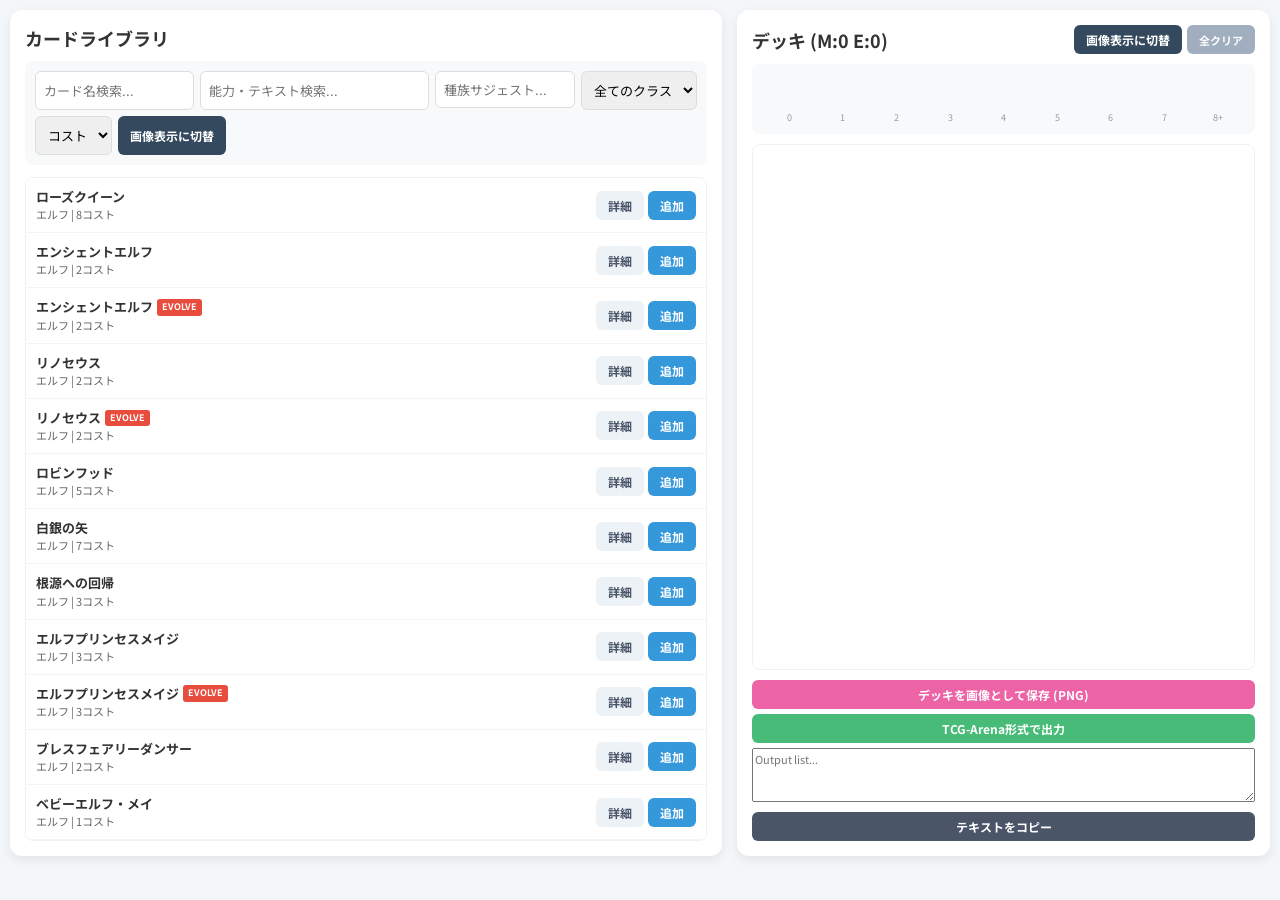
==== commit 9390a8c1: "Update index.html" ====
--- a/index.html
+++ b/index.html
@@ -173,7 +173,7 @@
         document.getElementById('modal-card-name').innerText = c.jp.name;
         document.getElementById('modal-card-tribe').innerText = c.jp.tribe || "なし";
         document.getElementById('modal-card-text').innerText = c.jp.text || "テキストなし";
-        document.getElementById('card-modal').style.display = 'block';
+        document.getElementById('card-modal').style.display = 'flex';
     }
 
     function closeModal() { document.getElementById('card-modal').style.display = 'none'; }
--- a/style.css
+++ b/style.css
@@ -1,34 +1,102 @@
 @import url('https://fonts.googleapis.com/css2?family=Noto+Sans+JP:wght@400;500;700&display=swap');
 
 /* --- 基本レイアウト --- */
-body { font-family: 'Noto Sans JP', sans-serif; background-color: #f4f7f9; margin: 0; padding: 10px; color: #333; }
-.container { display: flex; gap: 15px; max-width: 1800px; margin: 0 auto; height: 94vh; }
-.panel { background: white; border-radius: 12px; padding: 15px; box-shadow: 0 4px 12px rgba(0,0,0,0.08); display: flex; flex-direction: column; min-width: 0; }
-
+body { 
+    font-family: 'Noto Sans JP', sans-serif; 
+    background-color: #f4f7f9; 
+    margin: 0; 
+    padding: 10px; 
+    color: #333; 
+}
+
+.container { 
+    display: flex; 
+    gap: 15px; 
+    max-width: 1800px; 
+    margin: 0 auto; 
+    height: 94vh; 
+}
+
+.panel { 
+    background: white; 
+    border-radius: 12px; 
+    padding: 15px; 
+    box-shadow: 0 4px 12px rgba(0,0,0,0.08); 
+    display: flex; 
+    flex-direction: column; 
+    min-width: 0; 
+}
+
+/* --- スマホ向けレスポンシブ --- */
 @media (max-width: 900px) {
     .container { flex-direction: column; height: auto; }
     .panel { height: 650px; }
     .left-panel, .right-panel { flex: none; width: 100%; }
 }
 
-.scroll-area { overflow-y: auto; flex-grow: 1; border: 1px solid #edf2f7; border-radius: 8px; background: #fff; }
-
-/* --- 検索・ボタン類 --- */
-.filter-bar { margin-bottom: 12px; display: flex; flex-wrap: wrap; gap: 6px; padding: 10px; background: #f8f9fa; border-radius: 8px; }
-.filter-bar input, .filter-bar select { padding: 8px; border: 1px solid #ddd; border-radius: 6px; font-size: 13px; font-family: inherit; }
+.scroll-area { 
+    overflow-y: auto; 
+    flex-grow: 1; 
+    border: 1px solid #edf2f7; 
+    border-radius: 8px; 
+    background: #fff; 
+}
+
+/* --- 検索・フィルタバー --- */
+.filter-bar { 
+    margin-bottom: 12px; 
+    display: flex; 
+    flex-wrap: wrap; 
+    gap: 6px; 
+    padding: 10px; 
+    background: #f8f9fa; 
+    border-radius: 8px; 
+}
+
+.filter-bar input, .filter-bar select { 
+    padding: 8px; 
+    border: 1px solid #ddd; 
+    border-radius: 6px; 
+    font-size: 13px; 
+    font-family: inherit; 
+    outline: none;
+}
+.filter-bar input:focus { border-color: #3498db; box-shadow: 0 0 0 2px rgba(52,152,219,0.2); }
+
 .input-name { flex: 1; min-width: 120px; }
 .input-ability { flex: 1.5; min-width: 150px; }
 
-button { cursor: pointer; border: none; border-radius: 6px; padding: 6px 12px; font-weight: bold; font-size: 12px; transition: 0.2s; color: white; font-family: inherit; }
+/* 種族サジェスト */
+.suggest-container { position: relative; flex: 1; min-width: 140px; }
+.suggest-list { position: absolute; top: 100%; left: 0; width: 100%; background: white; border: 1px solid #ddd; z-index: 1000; max-height: 250px; overflow-y: auto; display: none; border-radius: 0 0 6px 6px; box-shadow: 0 4px 12px rgba(0,0,0,0.1); }
+.suggest-item { padding: 10px; cursor: pointer; border-bottom: 1px solid #f7fafc; font-size: 13px; }
+.suggest-item:hover { background-color: #ebf8ff; }
+
+/* --- ボタンデザイン --- */
+button { 
+    cursor: pointer; 
+    border: none; 
+    border-radius: 6px; 
+    padding: 6px 12px; 
+    font-weight: bold; 
+    font-size: 12px; 
+    transition: background-color 0.2s, transform 0.1s; 
+    color: white; 
+    font-family: inherit; 
+}
+button:active { transform: scale(0.98); }
+
 .btn-view-toggle { background: #34495e; }
+.btn-view-toggle:hover { background: #2c3e50; }
 .btn-add { background: #3498db; }
 .btn-detail { background: #edf2f7; color: #4a5568; }
+.btn-detail:hover { background: #e2e8f0; }
 
 .btn-plus-one { background: #3498db; }
 .btn-minus-one { background: #f39c12; }
 .btn-delete-all { background: #e74c3c; }
 
-/* --- タグ（背景色を絶対死守） --- */
+/* --- タグ（画像出力時も色が消えないように強制） --- */
 .evolve-tag { 
     font-size: 9px; 
     color: #ffffff !important; 
@@ -53,30 +121,178 @@
     vertical-align: middle;
 }
 
-/* 名前が長い時の崩れ防止 */
-.card-row { display: flex; justify-content: space-between; align-items: center; padding: 10px; border-bottom: 1px solid #f1f4f8; gap: 8px; }
-.card-info-group { flex: 1; min-width: 0; }
-.card-name { font-weight: bold; font-size: 13px; word-break: break-all; line-height: 1.4; display: flex; align-items: center; flex-wrap: wrap; }
-.action-btns { display: flex; gap: 4px; flex-shrink: 0; }
+/* --- リスト表示時のレイアウト（崩れ防止） --- */
+.card-row { 
+    display: flex; 
+    justify-content: space-between; 
+    align-items: center; 
+    padding: 10px; 
+    border-bottom: 1px solid #f1f4f8; 
+    gap: 8px; 
+}
+.card-info-group { 
+    flex: 1; 
+    min-width: 0; /* 長いテキストでflex要素が潰れるのを防ぐ魔法のプロパティ */
+}
+.card-name { 
+    font-weight: bold; 
+    font-size: 13px; 
+    word-break: break-all; /* 長い名前を折り返す */
+    line-height: 1.4; 
+    display: flex; 
+    align-items: center; 
+    flex-wrap: wrap; 
+}
+.action-btns { 
+    display: flex; 
+    gap: 4px; 
+    flex-shrink: 0; /* ボタン群は絶対に縮ませない */
+}
 
 /* --- 画像表示グリッド --- */
 .gallery-grid { display: grid; grid-template-columns: repeat(auto-fill, minmax(110px, 1fr)); gap: 10px; padding: 10px; }
 .deck-grid { display: grid; grid-template-columns: repeat(auto-fill, minmax(85px, 1fr)); gap: 12px; padding: 12px; }
 
-.card-item-wrapper { position: relative; cursor: pointer; }
-.card-item-wrapper img { width: 100%; height: auto; aspect-ratio: 10 / 14; border-radius: 6px; box-shadow: 0 2px 6px rgba(0,0,0,0.15); display: block; background: #eee; opacity: 0; transition: opacity 0.3s; }
+.card-item-wrapper { position: relative; cursor: pointer; transition: transform 0.2s; }
+.card-item-wrapper:hover { transform: translateY(-3px); z-index: 5; }
+
+.card-item-wrapper img { 
+    width: 100%; 
+    height: auto; 
+    aspect-ratio: 10 / 14; /* 読み込み前のガタつき防止 */
+    border-radius: 6px; 
+    box-shadow: 0 2px 6px rgba(0,0,0,0.15); 
+    display: block; 
+    background: #eee; 
+    opacity: 0; 
+    transition: opacity 0.3s; 
+}
 .card-item-wrapper img.loaded { opacity: 1; }
 
-.btn-remove-img { position: absolute; top: -8px; width: 24px; height: 24px; border-radius: 50%; display: flex; align-items: center; justify-content: center; z-index: 10; font-size: 13px; border: 1px solid white; box-shadow: 0 2px 4px rgba(0,0,0,0.2); }
+.add-overlay { position: absolute; top: 10px; left: 50%; transform: translateX(-50%); background: rgba(52,152,219,0.95); width: 36px; height: 36px; border-radius: 50%; display: flex; align-items: center; justify-content: center; opacity: 0; transition: opacity 0.2s; border: 2px solid white; z-index: 5; font-size: 18px; color: white; font-weight: bold; }
+.card-item-wrapper:hover .add-overlay { opacity: 1; }
+
+/* 画像上のデッキ操作ボタン */
+.btn-remove-img { 
+    position: absolute; 
+    top: -8px; 
+    width: 24px; 
+    height: 24px; 
+    border-radius: 50%; 
+    display: flex; 
+    align-items: center; 
+    justify-content: center; 
+    z-index: 10; 
+    font-size: 13px; 
+    border: 1px solid white; 
+    box-shadow: 0 2px 4px rgba(0,0,0,0.2); 
+    color: white; 
+    font-weight: bold;
+}
 .btn-minus-img { left: -8px; background: #f39c12; }
 .btn-plus-img { left: 50%; transform: translateX(-50%); background: #3498db; }
 .btn-delete-img { right: -8px; background: #e74c3c; }
-.card-count-badge { position: absolute; bottom: 0; right: 0; background: rgba(44,62,80,0.9); color: white; padding: 1px 6px; border-radius: 6px 0 6px 0; font-weight: bold; font-size: 14px; z-index: 4; }
-
-.deck-section-title { font-size: 15px; font-weight: bold; margin: 15px 0 5px 10px; padding-left: 8px; border-left: 4px solid #e74c3c; }
-
-/* マナカーブ */
+
+.card-count-badge { 
+    position: absolute; 
+    bottom: 0; 
+    right: 0; 
+    background: rgba(44,62,80,0.9); 
+    color: white; 
+    padding: 1px 6px; 
+    border-radius: 6px 0 6px 0; 
+    font-weight: bold; 
+    font-size: 14px; 
+    z-index: 4; 
+}
+
+/* デッキセクション見出し */
+.deck-section-title { 
+    font-size: 15px; 
+    font-weight: bold; 
+    margin: 15px 0 5px 10px; 
+    padding-left: 8px; 
+    border-left: 4px solid #e74c3c; 
+    color: #2d3748;
+}
+
+/* --- マナカーブ --- */
 .mana-curve-container { padding: 10px; background: #f8f9fa; border-radius: 8px; margin-bottom: 10px; }
 .chart-area { display: flex; align-items: flex-end; justify-content: space-between; height: 50px; }
 .bar-wrapper { display: flex; flex-direction: column; align-items: center; flex: 1; }
-.bar { width: 12px; background: #3498db; border-radius: 2px 2px 0 0; }
+.bar { width: 12px; background: #3498db; border-radius: 2px 2px 0 0; transition: height 0.3s ease; }
+.bar-label { font-size: 9px; color: #999; margin-top: 2px; }
+
+/* --- モーダル（中央固定・スマホ対応版） --- */
+.modal-overlay { 
+    display: none; /* JS側で 'flex' に切り替えます */
+    position: fixed; 
+    z-index: 2000; 
+    left: 0; 
+    top: 0; 
+    width: 100%; 
+    height: 100%; 
+    background: rgba(0,0,0,0.85); 
+    backdrop-filter: blur(4px); 
+    align-items: center;      /* 縦の中央に固定 */
+    justify-content: center;  /* 横の中央に固定 */
+}
+
+.modal-content { 
+    background: white; 
+    border-radius: 16px; 
+    width: 90%; 
+    max-width: 800px; 
+    max-height: 90vh; /* 画面外へのハミ出しを防止 */
+    display: flex; 
+    overflow: hidden; 
+    box-shadow: 0 10px 30px rgba(0,0,0,0.5);
+}
+
+.modal-left { 
+    flex: 1; 
+    background: #1a202c; 
+    display: flex; 
+    align-items: center; 
+    justify-content: center; 
+    padding: 15px; 
+}
+.modal-left img { max-width: 100%; max-height: 80vh; object-fit: contain; }
+
+.modal-right { 
+    flex: 1.2; 
+    padding: 25px; 
+    position: relative; 
+    overflow-y: auto; 
+}
+
+.modal-close { 
+    position: absolute; 
+    top: 15px; 
+    right: 15px; 
+    font-size: 24px; 
+    cursor: pointer; 
+    color: #999; 
+}
+.modal-title { font-size: 20px; font-weight: bold; margin-bottom: 10px; }
+
+/* スマホでは画像を上、テキストを下にしてスクロールさせる */
+@media (max-width: 900px) {
+    .modal-content { flex-direction: column; max-height: 85vh; }
+    .modal-left { height: 40vh; flex: none; padding: 10px; }
+    .modal-left img { max-height: 100%; }
+    .modal-right { flex: 1; padding: 15px; }
+    .modal-close { 
+        background: rgba(255,255,255,0.8); 
+        width: 30px; 
+        height: 30px; 
+        border-radius: 50%; 
+        display: flex; 
+        align-items: center; 
+        justify-content: center; 
+        top: 10px; 
+        right: 10px; 
+        z-index: 10; 
+        color: #333;
+    }
+}
